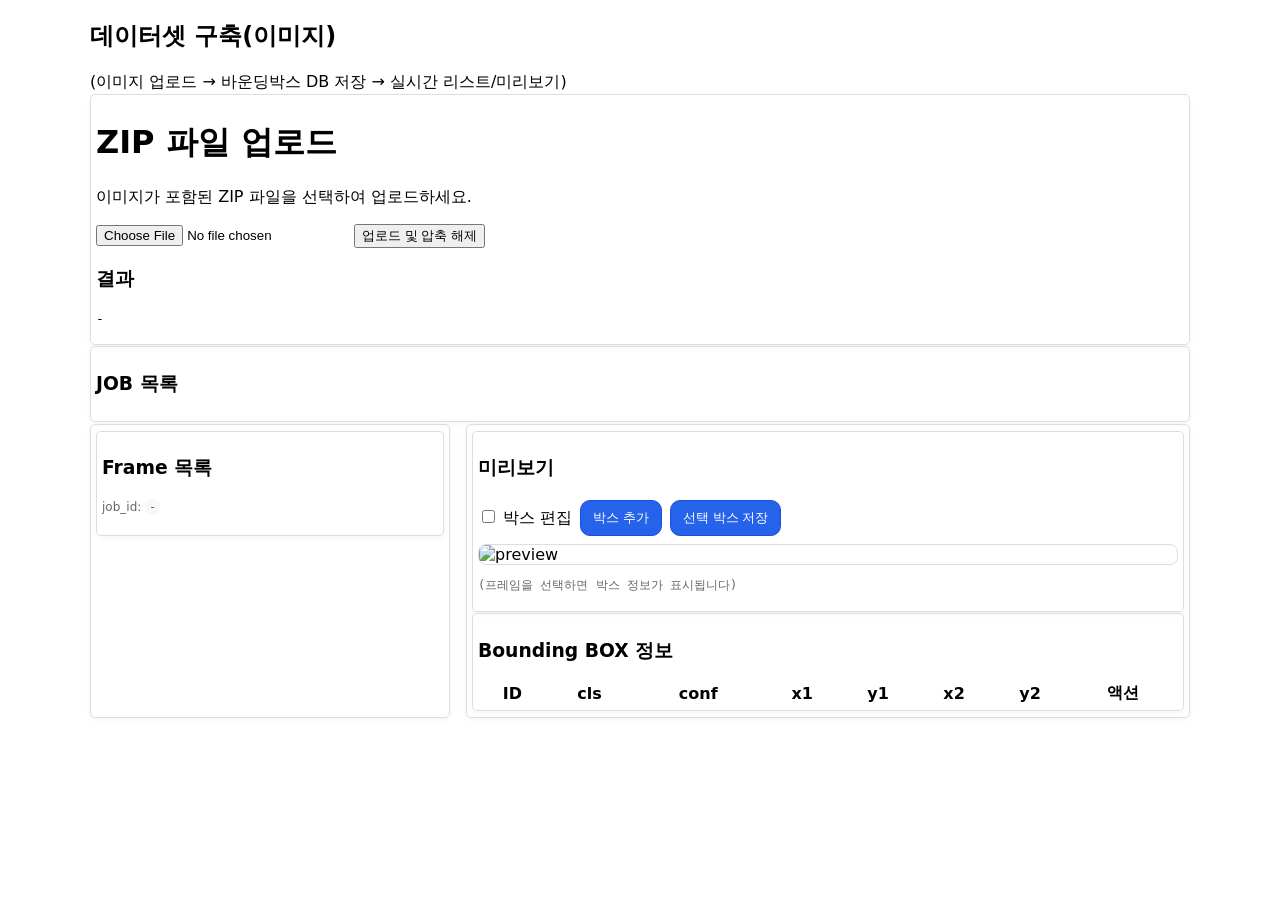
==== templates/img_dataset.html @ ad19e954 "init: YOLO training pipeline - video frame extraction, auto-labeling, bbox editor, model training" ====
<!doctype html>
<html lang="ko">
<head>
<meta charset="utf-8"/>
<title>Image → Boxes Web</title>
<style>
body{font-family:system-ui,Segoe UI,Roboto,Apple SD Gothic Neo,Arial,sans-serif;max-width:1100px;margin:10px auto;padding:0 16px}
.grid{display:grid;grid-template-columns:360px 1fr;gap:16px}
.card{border:1px solid #ddd;border-radius:5px;padding:5px;margin:1px 0;box-shadow:0 2px 6px rgba(0,0,0,.04)}
.btn{padding:8px 12px;border-radius:10px;border:1px solid #ccc;background:#f7f7f7;cursor:pointer}
.btn2{padding:2px 6px;border-radius:10px;border:1px solid #ccc;background:#f7f7f7;cursor:pointer}
.btn-primary2{background:#2563eb;color:#fff;border-color:#1d4ed8}
.btn-primary{background:#2563eb;color:#fff;border-color:#1d4ed8}
ul {
    display: block;
    list-style-type: disc;
    margin-block-start: 1em;
    margin-block-end: 1em;
    padding-inline-start: 5px;
    unicode-bidi: isolate;
}
li{list-style:none;margin:0;padding:8px;border-bottom:1px solid #eee;cursor:pointer}
li:hover{background:#f5f8ff}
li.active{background:#e7f0ff}
.small{color:#666;font-size:12px}
img#viewerImg{max-width:100%;border-radius:8px;border:1px solid #ddd}
code{background:#f6f8fa;padding:1px 4px;border-radius:6px}

.viewer-wrap{position:relative; max-width:100%}
#viewerImg{max-width:100%; display:block}
#overlayCanvas{position:absolute; left:0; top:0; pointer-events:none}
.ctrls{display:flex; gap:8px; align-items:center; margin:8px 0}
.badge{background:#eef; border:1px solid #99c; padding:2px 6px; border-radius:8px; font-size:12px}
</style>
</head>
<body>
<h2>데이터셋 구축(이미지)</h2>
<span>(이미지 업로드 → 바운딩박스 DB 저장 → 실시간 리스트/미리보기)</span>
<div class="card">
  <h1>ZIP 파일 업로드</h1>
  <p>이미지가 포함된 ZIP 파일을 선택하여 업로드하세요.</p>

  <form id="uploadForm">
    <input type="file" id="zipFile" name="file" accept=".zip" required />
    <button type="submit">업로드 및 압축 해제</button>
  </form>

  <h3>결과</h3>
  <pre id="result">-</pre>
</div>

<div class="card">
  <h3>JOB 목록 <span id="job_count"></span></h3>
  <ul id="jobList"></ul>
  <ul id="jobPageInd"></ul>
</div>
</div>
<div class="grid">
  <div class="card">

    <div class="card">
      <h3>Frame 목록</h3>
      <div class="small">job_id: <code id="jobIdLabel">-</code></div>
      <ul id="frameList"></ul>
      <ul id="pageInd"></ul>
    </div>
  </div>

  <div class="card">
    <div class="card">
      <h3>미리보기</h3>
      <div class="ctrls">
        <label><input type="checkbox" id="editToggle"> 박스 편집</label>
        <button class="btn btn-primary" id="addBoxBtn" disabled>박스 추가</button>
        <button class="btn btn-primary" id="saveBoxBtn" disabled>선택 박스 저장</button>
        <span class="badge" id="editHint" style="display:none">드래그: 이동 · 모서리/중앙점: 리사이즈 · ESC: 선택 해제 · Delete: 삭제(선택)</span>
      </div>
      <div class="viewer-wrap">
        <img id="viewerImg" src="" alt="preview"/>
        <canvas id="overlayCanvas"></canvas>
      </div>
      <pre id="meta" class="small">(프레임을 선택하면 박스 정보가 표시됩니다)</pre>
    </div>
    <div class="card">
      <h3>Bounding BOX 정보</h3>
      <table id="boxList" style="width:100%; border-collapse:collapse">
        <thead>
          <tr>
            <th>ID</th><th>cls</th><th>conf</th>
            <th>x1</th><th>y1</th><th>x2</th><th>y2</th>
           <th>액션</th>
          </tr>
        </thead>
        <tbody id="boxTableBody"></tbody>
      </table>
      <div class="small" id="boxMsg"></div>
  </div>
</div>


<script>
let currentJob = null;
let lastFrameId = 0;
let pollTimer = null;

const limit = 10;
const plimit = 5;
const frameList = document.getElementById('frameList');
const pageInd = document.getElementById('pageInd');
const jobList = document.getElementById('jobList');
const boxList = document.getElementById('boxList');
const job_count = document.getElementById('job_count');


const jobPageInd = document.getElementById('jobPageInd');

const meta = document.getElementById('meta');

const boxTBody = document.getElementById('boxTableBody');
const boxMsg   = document.getElementById('boxMsg');

const viewerImg = document.getElementById('viewerImg');
const overlay = document.getElementById('overlayCanvas');

const editToggle= document.getElementById('editToggle');
const saveBoxBtn= document.getElementById('saveBoxBtn');
const editHint  = document.getElementById('editHint');


let currentBoxes = [];
let currentOrigSize = {w:0, h:0};
let selectedFrameId = null;
let selectedJobId = null;
let selectedJobPage =0;
let selectedId = null;
let dragging = null;               // {mode:'move'|'resize', handle:'nw'|'n'... , start:{mx,my}, startBox:{...}}
let editMode = false;

// === 유틸 ===
const clamp = (v, lo, hi)=> Math.max(lo, Math.min(hi, v));
const toInt = (v)=> Number.isFinite(+v) ? (v|0) : 0;
const addBoxBtn = document.getElementById('addBoxBtn');

// 편집 모드일 때만 활성화
editToggle.addEventListener('change', ()=>{
  editMode = editToggle.checked;
  editHint.style.display = editMode ? '' : 'none';
  overlay.style.pointerEvents = editMode ? 'auto' : 'none';
  addBoxBtn.disabled = !editMode;
  drawBoxesOnCanvas(viewerImg, overlay, currentBoxes, currentOrigSize.w, currentOrigSize.h);
});

// 박스 추가 버튼 클릭 시
addBoxBtn.addEventListener('click', ()=>{
  if(!editMode) return;
  if(currentOrigSize.w===0 || currentOrigSize.h===0){
    alert("프레임을 먼저 선택하세요.");
    return;
  }
  // 기본 크기의 박스 (이미지 가운데 100x100)
  const W = currentOrigSize.w, H = currentOrigSize.h;
  const newBox = {

    id: '', // 임시 ID
    cls: '',
    conf: 1.0,
    x1: Math.max(0, Math.floor(W/2 - 50)),
    y1: Math.max(0, Math.floor(H/2 - 50)),
    x2: Math.min(W, Math.floor(W/2 + 50)),
    y2: Math.min(H, Math.floor(H/2 + 50)),
    frame_id : selectedFrameId,
  };
  currentBoxes.push(newBox);
  selectedId = newBox.id;
  saveBoxBtn.disabled = false;
  drawBoxesOnCanvas(viewerImg, overlay, currentBoxes, W, H);
  renderBoxTable(currentBoxes);  // 테이블에도 반영
});

// 이미지 ↔ 화면 스케일 계산
function computeLayout(imgEl){
  const rect = imgEl.getBoundingClientRect();
  const dispW = Math.round(rect.width || imgEl.clientWidth || imgEl.naturalWidth);
  const dispH = Math.round(rect.height || imgEl.clientHeight || imgEl.naturalHeight);
  const dpr = window.devicePixelRatio || 1;
  const sx = dispW / currentOrigSize.w;
  const sy = dispH / currentOrigSize.h;
  return {dispW, dispH, dpr, sx, sy};
}

function screenToImage(x, y){
  const {dispW, dispH, sx, sy} = computeLayout(viewerImg);
  // overlayCanvas는 viewerImg 위에 같은 CSS 크기이므로, offset로 변환
  const r = overlay.getBoundingClientRect();
  const px = x - r.left;
  const py = y - r.top;
  return {ix: px / sx, iy: py / sy};
}


function renderBoxTable(boxes, frameMeta){
  boxTBody.innerHTML = '';
  if(!Array.isArray(boxes) || boxes.length === 0){
    boxMsg.textContent = '박스가 없습니다.';
    return;
  }
  boxMsg.textContent = '';

  boxes.forEach(addBoxRow);
}

function addBoxRow(b){

  const tr = document.createElement('tr');
  tr.dataset.id = b.id;
  tr.innerHTML = `
    <td>${b.id}</td>

    <td><input class="inp-cls"  type="text" value="${b.cls ?? ''}" style="width:40px"></td>
    <td><input class="inp-conf" type="number" step="0.01" value="${b.conf ?? ''}" style="width:50px"></td>
    <td><input class="inp-x1"   type="number" step="1"    value="${b.x1 ?? 0}" style="width:80px"></td>
    <td><input class="inp-y1"   type="number" step="1"    value="${b.y1 ?? 0}" style="width:80px"></td>
    <td><input class="inp-x2"   type="number" step="1"    value="${b.x2 ?? 0}" style="width:80px"></td>
    <td><input class="inp-y2"   type="number" step="1"    value="${b.y2 ?? 0}" style="width:80px"></td>
    <td>
      <button class="btn btn-primary btn-update" type="button">저장</button>
      <button class="btn btn-primary btn-delete" type="button">삭제</button>
    </td>
  `;
  boxTBody.appendChild(tr);
}

boxTBody.addEventListener('click', async (e)=>{

if(!e.target.classList.contains('btn-update')) return;
if(!confirm('저장하시겠습니까?')) return;

const tr = e.target.closest('tr');
const id = tr.dataset.id;

const payload = {
  cls : tr.querySelector('.inp-cls').value.trim(),
  conf: (v=> Number.isFinite(v)? v : null)(parseFloat(tr.querySelector('.inp-conf').value)),
  x1  : parseInt(tr.querySelector('.inp-x1').value,10),
  y1  : parseInt(tr.querySelector('.inp-y1').value,10),
  x2  : parseInt(tr.querySelector('.inp-x2').value,10),
  y2  : parseInt(tr.querySelector('.inp-y2').value,10),
  frame_id : selectedFrameId,
};
//alert(JSON.stringify(payload))
try{
   var call_url =`/api/box/${id}`;
   if(id == '' )
      call_url = '/api/box/insert';

  const res = await fetch(call_url, {
    method: 'PATCH',
    headers: {'Content-Type':'application/json'},
    body: JSON.stringify(payload)
  });
  if(!res.ok){
    const msg = await res.text();
    alert('업데이트 실패: ' + msg);
    return;
  }
  // 성공 UI
  e.target.textContent = '저장됨';
  setTimeout(()=> e.target.textContent = '업데이트', 900);

  // 미리보기 오버레이 새로고침(있다면)
  if (typeof selectFrame === 'function' && viewerImg?.src) {
    // 현재 선택된 프레임 다시 로드(overlay cache bust)
    const qs = new URL(viewerImg.src, location.origin);
    viewerImg.src = qs.pathname + '?t=' + Date.now();
  }
}catch(err){
  console.error(err);
  alert('업데이트 중 에러: ' + err);
}
});

// 행의 업데이트 버튼 처리(이벤트 위임)
boxTBody.addEventListener('click', async (e)=>{

  if(!e.target.classList.contains('btn-delete')) return;
  if(!confirm('삭제하시겠습니까?')) return;

  const tr = e.target.closest('tr');
  const id = tr.dataset.id;

  const payload = {
    cls : tr.querySelector('.inp-cls').value.trim(),
    conf: (v=> Number.isFinite(v)? v : null)(parseFloat(tr.querySelector('.inp-conf').value)),
    x1  : parseInt(tr.querySelector('.inp-x1').value,10),
    y1  : parseInt(tr.querySelector('.inp-y1').value,10),
    x2  : parseInt(tr.querySelector('.inp-x2').value,10),
    y2  : parseInt(tr.querySelector('.inp-y2').value,10),
  };
  //alert(JSON.stringify(payload))
  try{
    const res = await fetch(`/api/box/${id}/delete`, {
      method: 'PATCH',
      headers: {'Content-Type':'application/json'},
      body: JSON.stringify(payload)
    });
    if(!res.ok){
      const msg = await res.text();
      alert('업데이트 실패: ' + msg);
      return;
    }
    // 성공 UI
    e.target.textContent = '저장됨';
    selectFrame(selectedFrameId)
    setTimeout(()=> e.target.textContent = '업데이트', 900);

    // 미리보기 오버레이 새로고침(있다면)
    if (typeof selectFrame === 'function' && viewerImg?.src) {
      // 현재 선택된 프레임 다시 로드(overlay cache bust)
      const qs = new URL(viewerImg.src, location.origin);
      viewerImg.src = qs.pathname + '?t=' + Date.now();
    }
  }catch(err){
    console.error(err);
    alert('업데이트 중 에러: ' + err);
  }
});
/*
document.getElementById('uploadForm').addEventListener('submit', async (e)=>{
  e.preventDefault();
  const fd = new FormData(e.target);
  const res = await fetch('/api/upload', { method:'POST', body: fd });
  const data = await res.json();
  if(data.error){ alert(data.error); return; }
  currentJob = data.job_id;
  lastFrameId = 0;
  document.getElementById('jobIdLabel').textContent = currentJob;
  document.getElementById('jobInfo').textContent = '잡 생성: ' + currentJob;
  frameList.innerHTML = '';
  viewerImg.src = '';
  meta.textContent = '(프레임을 선택하면 박스 정보가 표시됩니다)';
  startPolling();
});
*/
function startPolling(){
  if(pollTimer) clearInterval(pollTimer);
  pollTimer = setInterval(async ()=>{
    if(!currentJob) return;
    // 상태/로그
    const sres = await fetch('/api/status/'+currentJob);
    const stat = await sres.json();
    document.getElementById('statusBox').textContent = '상태: ' + stat.status + ' (pid='+(stat.pid ?? 'N/A')+', rc='+(stat.returncode ?? 'N/A')+')';
    const lres = await fetch('/api/log/'+currentJob+'?tail=200');
    document.getElementById('logBox').textContent = await lres.text();
    // 프레임 새로고침
    const fres = await fetch('/api/frames?job_id='+currentJob+'&after='+lastFrameId+'&limit=100');
    const arr = await fres.json();
    if(Array.isArray(arr) && arr.length){
      arr.forEach(addFrameItem);
      lastFrameId = arr[arr.length-1].id;
    }
    if(['completed','failed'].includes(stat.status)){ clearInterval(pollTimer); }
  }, 1200);
}

async function deleteFrame(id)
{
 //alert(job_id)
 if(!confirm("삭제하시겠습니까? \n 소속된 박스가 모두 삭제됩니다."))
  {
    return ;
  }
  const sres = await fetch('/api/frame/'+id+'/delete');
  const stat = await sres.json();

  if(stat.ok)
  {
    alert("삭제되었습니다. "+stat.id);
    getFrameList(selectedJobId,selectedJobPage);
  }
  else  alert("삭제 실패하였습니다.")
}

function addFrameItem(item){
  const li = document.createElement('li');
  li.dataset.id = item.id;
  li.innerHTML = `${item.pos_desc}] ${item.frame_index} 프레임 <span class="small">(박스:${item.box_count}개 )</span>`
              +'<button class="btn2 btn-primary delete-btn" >삭제</button>'
  ;
  li.onclick = ()=> selectFrame(item.id);
  li.querySelector('.delete-btn').addEventListener('click', (e)=>{
    e.stopPropagation(); // selectFrame 실행 방지
    deleteFrame(item.id);
  });

  frameList.appendChild(li);
}

async function selectFrame(frameId){
  // 활성 표시
  [...frameList.children].forEach(li => li.classList.toggle('active', li.dataset.id == frameId));
  //alert(selectedFrameId +"====="+frameId)
  selectedFrameId = frameId;
  const res = await fetch('/api/frame/'+frameId);
  const d = await res.json();

  if(d.error){ alert(d.error); return; }
  // 서버에서 그려준 오버레이 이미지로 교체(캐시 방지)
  viewerImg.onload = () => {

    currentBoxes = d.boxes || [];

    currentOrigSize = {w: d.width, h: d.height};
    drawBoxesOnCanvas(viewerImg, overlay, currentBoxes, d.width, d.height);
    //drawBoxesOnCanvas(viewerImg, overlay, currentBoxes, w, h);
  };

  viewerImg.src = d.overlay_url + '?t=' + Date.now();
  viewerImg.alt =  d.overlay_url + '?t=' + Date.now();
  const lines = [];
  lines.push(d.overlay_url )
  lines.push(`frame_id=${d.id}, index=${d.frame_index}, size=${d.width}x${d.height}`);
  //boxList.innerHTML=''
  d.boxes.forEach((b,i)=>{
    lines.push(`[${i}] ${b.cls} conf=${(b.conf??0).toFixed(2)} box=(${b.x1},${b.y1},${b.x2},${b.y2})`);

  });
  renderBoxTable(d.boxes)
  meta.textContent = lines.join('\n');

  //const resb = await fetch('/api/boxes/'+frameId);
  //const db = await res.json();

}

/*
function addBoxItem(item){
  const li = document.createElement('li');
  li.dataset.id = item.id;
  li.innerHTML = " <form action='/api/updataBoxes': ${item.id}  <span class='small'>("
                  +item.frame_id+","+item.id
                  ") </span> </form>";

  boxList.appendChild(li);
}
*/

async function  deleteJob(job_id)
{
  //alert(job_id)
  if(!confirm("삭제하시겠습니까? \n프레임 및 박스가 모두 삭제됩니다."))
  {
    return ;
  }
  const sres = await fetch('/api/job/'+job_id+'/delete');
  const stat = await sres.json();

  if(stat.ok)
  {
    alert("삭제되었습니다.");
    location.href="/data"
  }
  else  alert("삭제 실패하였습니다.")

}

function addJobItem(item){
  const li = document.createElement('li');
  li.dataset.id = item.id;
  li.innerHTML = ` <span class="small">[${item.file_name}]/${item.ts} / [${item.job_id}] / 프레임수 (${item.total_count})</span>`
  +'<button class="btn2 btn-primary"  onclick="reExtract(\''+item.job_id+'\')">재추출</button>'
  +'<button class="btn2 btn-primary"  onclick="deleteJob(\''+item.job_id+'\')">삭제</button>'
  ;
  li.onclick = ()=> getFrameList(item.job_id,0);
  jobList.appendChild(li);
}

async function  reExtract(job_id)
{
  //alert(job_id)
  const sres = await fetch('/api/re_extract/'+job_id);
  const stat = await sres.json();

  alert(val)
}

async function getJobList2(page)
{

  jobList.innerHTML='';
  jobPageInd.innerHTML='';

  var job_id=-1
  const res = await fetch('/api/get_job_cnt');
  const val = await res.json();
  const cnt = val.total_count;
  const pageCnt = Math.round(cnt / limit) +1;
  const numbers = Array.from({ length: pageCnt }, (_, i) => i );
  // forEach 루프를 사용하여 각 숫자를 출력
  numbers.forEach(number => {
    const li = document.createElement('span');
    if(page == number)
    {
      li.innerHTML = '<span class="">'+(number+1)+'</span>';
    }
    else {
      li.innerHTML = '<span class="small">'+(number+1)+'</span>';
      li.onclick = ()=> getJobList(number);
    }
    jobPageInd.appendChild(li)
  });

  const res2 = await fetch('/api/get_job_list?page='+page+'&limit='+limit);
  const arr = await res2.json();
  if(Array.isArray(arr) && arr.length){
    arr.forEach(addJobItem);
    if(job_id<0)
      job_id = arr[arr.length-1].job_id;
    lastFrameId = arr[arr.length-1].id;
  }
  if(job_id>0)
    getFrameList(job_id, 0);


}
const jlimit =5
async function getJobList(page)
{
  //alert("getFrameInfo "+ job_id)
  jobList.innerHTML='';
  jobPageInd.innerHTML='';

  var job_id=-1
  const res = await fetch('/api/get_job_cnt');
  const val = await res.json();
  const cnt = val.total_count;
  job_count.innerHTML =" (총건수 :"+cnt+")"
  const pageCnt = Math.round(cnt / jlimit) ;

  const numbers = Array.from({ length: pageCnt }, (_, i) => i );
  // forEach 루프를 사용하여 각 숫자를 출력
  //맨처음으로
  var vli = document.createElement('span');
  vli.innerHTML = ' <span class="small" > [<<] </span>';
  if(page>0)
    vli.onclick = ()=> getJobList(0);
    jobPageInd.appendChild(vli)
 // 다음페이지로
  vli = document.createElement('span');
  vli.innerHTML = ' <span class="small" > [<] </span>';
  var vpage = page
  if(pageCnt - 1 > page && page >= 5)
  {
    vpage = vpage - plimit
    vli.onclick = ()=> getJobList( vpage);
  }
  jobPageInd.appendChild(vli)

  numbers.forEach(number => {
    const li = document.createElement('span');
    if(page == number)
    {
      li.innerHTML = '<span class="">'+(number+1)+'</span>';
    }
    else {
      li.innerHTML = '<span class="small">['+(number+1)+']</span>';
      li.onclick = ()=> getJobList(number);
    }
    jobPageInd.appendChild(li)
  });


 // 다음페이지로
  vli = document.createElement('span');
  vli.innerHTML = ' <span class="small" > [>] </span>';
  var vpage = page
  if(pageCnt - 1 > page)
  {
    vpage = vpage + plimit
    vli.onclick = ()=> getJobList( vpage );
  }
  jobPageInd.appendChild(vli)

  vli = document.createElement('span');
  vli.innerHTML = ' <span class="small" > [>>] </span>';

  var sPage = Math.trunc(pageCnt / plimit)
  if(page < sPage * plimit)
    vli.onclick = ()=> getJobList( (sPage-1) * plimit);
  jobPageInd.appendChild(vli)

  const res2 = await fetch('/api/get_job_list?page='+page+'&limit='+jlimit);
  const arr = await res2.json();
  if(Array.isArray(arr) && arr.length){
    arr.forEach(addJobItem);
    if(job_id<0)
      job_id = arr[arr.length-1].job_id;
    lastFrameId = arr[arr.length-1].id;
  }
  if(job_id>0)
    getFrameList(job_id, 0 );
}

async function getFrameList(job_id, page)
{

  selectedJobId = job_id
  selectedJobPage = page
  pageInd.innerHTML=''
  frameList.innerHTML=''
  jobIdLabel.innerHTML=job_id
  const res = await fetch('/api/get_frame_cnt?job_id='+job_id);
  const val = await res.json();
  //alert(JSON.stringify(val))
  const cnt = val.total_count;
  jobIdLabel.innerHTML=job_id +"<br> 프레임수 "+cnt
  var pageCnt = Math.trunc(cnt / limit);
  if(cnt%limit != 0) pageCnt = pageCnt +1;

  const numbers = Array.from({ length: pageCnt }, (_, i) => i );
  // forEach 루프를 사용하여 각 숫자를 출력
  //맨처음으로
  var vli = document.createElement('span');
  vli.innerHTML = ' <span class="small" > [<<] </span>';
  if(page>0)
    vli.onclick = ()=> getFrameList(job_id, 0);
  pageInd.appendChild(vli)
 // 다음페이지로
  vli = document.createElement('span');
  vli.innerHTML = ' <span class="small" > [<] </span>';
  var vpage = page
  if(pageCnt - 1 > page && page >= 5)
  {
    vpage = vpage - plimit
    vli.onclick = ()=> getFrameList(job_id, vpage);
  }
  pageInd.appendChild(vli)

  numbers.forEach(number => {

    if(  Math.trunc(page/plimit)*plimit <= number && number < (Math.trunc(page/plimit)+1)*plimit  )
    {
      const li = document.createElement('span');
      if(page == number)
      {
        li.innerHTML = '<span class="">'+(number+1)+'</span>';
      }
      else {
        li.innerHTML = ' <span class="small" >['+(number+1)+']</span>';
        li.onclick = ()=> getFrameList(job_id, number);
      }
      pageInd.appendChild(li)
    }
  });
  const fres = await fetch('/api/frames_all?job_id='+job_id+'&page='+page+'&limit='+limit);
  const arr = await fres.json();
  if(Array.isArray(arr) && arr.length){
    arr.forEach(addFrameItem);
    lastFrameId = arr[arr.length-1].id;
  }

 // 다음페이지로
  vli = document.createElement('span');
  vli.innerHTML = ' <span class="small" > [>] </span>';
  var vpage = page
  if(pageCnt - 1 > page)
  {
    vpage = vpage + plimit
    vli.onclick = ()=> getFrameList(job_id, vpage);
  }

  pageInd.appendChild(vli)
  vli = document.createElement('span');
  vli.innerHTML = ' <span class="small" > [>>] </span>';

  var sPage = Math.trunc(pageCnt / plimit)
  if( sPage > 0)
  {
    vli.onclick = ()=> getFrameList(job_id,(sPage)*plimit);
  }
  pageInd.appendChild(vli)


}

async function init()
{
  var job_id = getJobList(0);
}


// === 렌더: 박스 + 선택 강조 + 리사이즈 핸들 ===
function drawBoxesOnCanvas(imgEl, canvasEl, boxes, origW, origH){
  const {dispW, dispH, dpr, sx, sy} = computeLayout(imgEl);

  canvasEl.style.width = dispW + 'px';
  canvasEl.style.height = dispH + 'px';
  canvasEl.width  = Math.max(1, Math.round(dispW * dpr));
  canvasEl.height = Math.max(1, Math.round(dispH * dpr));

  const ctx = canvasEl.getContext('2d');
  ctx.clearRect(0,0,canvasEl.width,canvasEl.height);

  const drawOne = (b, highlight=false)=>{
    const x  = Math.round(b.x1 * sx) * dpr;
    const y  = Math.round(b.y1 * sy) * dpr;
    const w  = Math.round((b.x2 - b.x1) * sx) * dpr;
    const h  = Math.round((b.y2 - b.y1) * sy) * dpr;

    ctx.lineWidth = (highlight? 3:2) * dpr;
    ctx.strokeStyle = highlight ? '#00e676' : '#ff3b30';
    ctx.strokeRect(x,y,w,h);

    // 라벨
    const label = `${b.cls ?? ''} ${(b.conf ?? 0).toFixed(2)} (${Math.round(x)},${Math.round(y)}) (${Math.round(x+w)},${Math.round(y+h)})`;
    ctx.font = `${12*dpr}px system-ui, -apple-system, Segoe UI, Roboto`;
    const tw = ctx.measureText(label).width + 6*dpr;
    const th = 16*dpr;
    const tx = x; const ty = Math.max(0, y - th - 2*dpr);
    ctx.fillStyle = 'rgba(0,0,0,0.45)'; ctx.fillRect(tx, ty, tw, th);
    ctx.fillStyle = '#fff'; ctx.fillText(label, tx + 3*dpr, ty + th - 4*dpr);

    // 편집 모드면 핸들 표시(8개: 모서리4 + 변중앙4)
    if(editMode){
      const handleSize = 7 * dpr;
      const centers = [
        [x,y,'nw'], [x+w,y,'ne'], [x,y+h,'sw'], [x+w,y+h,'se'],
        [x+w/2,y,'n'], [x+w/2,y+h,'s'], [x,y+h/2,'w'], [x+w,y+h/2,'e']
      ];
      ctx.fillStyle = highlight ? '#00e676' : '#ff3b30';
      centers.forEach(([cx,cy,key])=>{
        ctx.fillRect(cx-handleSize/2, cy-handleSize/2, handleSize, handleSize);
      });
    }
  };

  // 선택 박스를 맨 위로
  const sorted = [...boxes].sort((a,b)=> (a.id===selectedId)-(b.id===selectedId));
  sorted.forEach(b=> drawOne(b, b.id===selectedId));
}

// === 히트테스트 ===
function hitTest(mx, my){
  if(!editMode) return null;
  const {dpr, sx, sy} = computeLayout(viewerImg);
  // 상단에 보이는 상자를 우선(마지막 그린 = 선택된 것)
  const boxes = [...currentBoxes].sort((a,b)=> (a.id===selectedId)-(b.id===selectedId));
  for(let i=boxes.length-1;i>=0;--i){
    const b = boxes[i];
    const x  = b.x1 * sx, y = b.y1 * sy;
    const w  = (b.x2-b.x1) * sx, h = (b.y2-b.y1) * sy;
    const r = overlay.getBoundingClientRect();
    const px = mx - r.left, py = my - r.top;

    // 핸들 크기
    const hs = 7; // CSS px(화면 단위)
    const handles = [
      {k:'nw', x:x, y:y},
      {k:'ne', x:x+w, y:y},
      {k:'sw', x:x, y:y+h},
      {k:'se', x:x+w, y:y+h},
      {k:'n',  x:x+w/2, y:y},
      {k:'s',  x:x+w/2, y:y+h},
      {k:'w',  x:x, y:y+h/2},
      {k:'e',  x:x+w, y:y+h/2}
    ];
    for(const hdl of handles){
      if(Math.abs(px - hdl.x) <= hs && Math.abs(py - hdl.y) <= hs){
        return {type:'handle', id:b.id, handle: hdl.k};
      }
    }
    // 박스 내부
    if(px>=x && py>=y && px<=x+w && py<=y+h){
      return {type:'box', id:b.id};
    }
  }
  return null;
}

// === 마우스 이벤트 ===
overlay.addEventListener('mousedown', (e)=>{
  if(!editMode) return;
  const hit = hitTest(e.clientX, e.clientY);
  if(!hit){
    selectedId = null;
    drawBoxesOnCanvas(viewerImg, overlay, currentBoxes, currentOrigSize.w, currentOrigSize.h);
    saveBoxBtn.disabled = true;
    return;
  }
  selectedId = hit.id;
  const sel = currentBoxes.find(b=> String(b.id)===String(selectedId));
  const {ix, iy} = screenToImage(e.clientX, e.clientY);

  if(hit.type==='handle'){
    dragging = {
      mode:'resize',
      handle: hit.handle,
      start:{mx:e.clientX, my:e.clientY, ix, iy},
      startBox: {...sel}
    };
  }else{
    dragging = {
      mode:'move',
      start:{mx:e.clientX, my:e.clientY, ix, iy},
      startBox: {...sel}
    };
  }
  saveBoxBtn.disabled = false;
  drawBoxesOnCanvas(viewerImg, overlay, currentBoxes, currentOrigSize.w, currentOrigSize.h);
});

window.addEventListener('mousemove', (e)=>{
  if(!editMode || !dragging || selectedId==null) return;
  const sel = currentBoxes.find(b=> String(b.id)===String(selectedId));
  if(!sel) return;

  const {ix, iy} = screenToImage(e.clientX, e.clientY);
  const minSize = 4; // px in image coords
  const W = currentOrigSize.w, H = currentOrigSize.h;

  if(dragging.mode==='move'){
    const dx = ix - dragging.start.ix;
    const dy = iy - dragging.start.iy;
    let nx1 = dragging.startBox.x1 + dx;
    let ny1 = dragging.startBox.y1 + dy;
    let nx2 = dragging.startBox.x2 + dx;
    let ny2 = dragging.startBox.y2 + dy;
    // 경계 클램프
    const bw = nx2-nx1, bh = ny2-ny1;
    nx1 = clamp(nx1, 0, W-bw); ny1 = clamp(ny1, 0, H-bh);
    nx2 = nx1 + bw;           ny2 = ny1 + bh;
    Object.assign(sel, {x1:toInt(nx1), y1:toInt(ny1), x2:toInt(nx2), y2:toInt(ny2)});
  }else{ // resize
    let {x1,y1,x2,y2} = dragging.startBox;
    let tx = ix, ty = iy;
    switch(dragging.handle){
      case 'nw': x1=tx; y1=ty; break;
      case 'ne': x2=tx; y1=ty; break;
      case 'sw': x1=tx; y2=ty; break;
      case 'se': x2=tx; y2=ty; break;
      case 'n' : y1=ty; break;
      case 's' : y2=ty; break;
      case 'w' : x1=tx; break;
      case 'e' : x2=tx; break;
    }
    // 정렬/클램프/최소크기
    x1 = clamp(Math.min(x1,x2), 0, W-1);
    y1 = clamp(Math.min(y1,y2), 0, H-1);
    x2 = clamp(Math.max(x1+minSize, Math.max(x1,x2)), 1, W);
    y2 = clamp(Math.max(y1+minSize, Math.max(y1,y2)), 1, H);
    Object.assign(sel, {x1:toInt(x1), y1:toInt(y1), x2:toInt(x2), y2:toInt(y2)});
  }
  drawBoxesOnCanvas(viewerImg, overlay, currentBoxes, currentOrigSize.w, currentOrigSize.h);
});

window.addEventListener('mouseup', ()=>{
  if(!editMode) return;
  dragging = null;
});

// 키보드: ESC 선택 해제, Delete 삭제(선택)
window.addEventListener('keydown', (e)=>{
  if(!editMode) return;
  if(e.key==='Escape'){
    selectedId = null; dragging = null;
    drawBoxesOnCanvas(viewerImg, overlay, currentBoxes, currentOrigSize.w, currentOrigSize.h);
    saveBoxBtn.disabled = true;
  }
  if(e.key==='Delete' && selectedId!=null){
    const idx = currentBoxes.findIndex(b=> String(b.id)===String(selectedId));
    if(idx>=0){
      // 화면에서만 제거(서버 삭제는 별도 API 필요)
      currentBoxes.splice(idx,1);
      selectedId = null; dragging=null;
      drawBoxesOnCanvas(viewerImg, overlay, currentBoxes, currentOrigSize.w, currentOrigSize.h);
      saveBoxBtn.disabled = true;
    }
  }
});

// 편집 토글
editToggle.addEventListener('change', ()=>{
  editMode = editToggle.checked;
  editHint.style.display = editMode ? '' : 'none';
  overlay.style.pointerEvents = editMode ? 'auto' : 'none';
  drawBoxesOnCanvas(viewerImg, overlay, currentBoxes, currentOrigSize.w, currentOrigSize.h);
});

// 선택 박스 저장(PATCH)
saveBoxBtn.addEventListener('click', async ()=>{
  if(selectedId==null) return;
  const b = currentBoxes.find(v=> String(v.id)===String(selectedId));
  if(!b) return;
  var res ;
  try{
    if(b.id == '')
    {
      res = await fetch(`/api/box/insert`, {
        method:'PATCH',
        headers:{'Content-Type':'application/json'},
        body: JSON.stringify({frame_id : selectedFrameId, conf : 0.0, cls : 0, x1:b.x1, y1:b.y1, x2:b.x2, y2:b.y2 })
      });
    }
    else
      res = await fetch(`/api/box/${b.id}`, {
        method:'PATCH',
        headers:{'Content-Type':'application/json'},
        body: JSON.stringify({ x1:b.x1, y1:b.y1, x2:b.x2, y2:b.y2 })
      });
    if(!res.ok){
      alert('저장 실패: '+ await res.text());
      return;
    }
    saveBoxBtn.textContent = '저장됨';
    //alert('저장됨..............')
    selectFrame(selectedFrameId)
    //alert('프레임 재 로드.............')
    setTimeout(()=> saveBoxBtn.textContent='선택 박스 저장', 900);
  }catch(err){
    console.error(err);
    alert('저장 에러: '+ err);
  }
});

// 창 크기 변경 시 다시 그림(반응형)
window.addEventListener('resize', ()=>{
  if(currentBoxes.length && currentOrigSize.w>0){
    drawBoxesOnCanvas(viewerImg, overlay, currentBoxes, currentOrigSize.w, currentOrigSize.h);
  }
});

init()

document.getElementById("uploadForm").addEventListener("submit", async (e)=>{
  e.preventDefault();
  const fileInput = document.getElementById("zipFile");
  if (!fileInput.files.length) {
    alert("ZIP 파일을 선택해주세요.");
    return;
  }

  const formData = new FormData();
  formData.append("file", fileInput.files[0]);

  document.getElementById("result").textContent = "업로드 중...";

  try {
    const res = await fetch("/api/upload_zip", { method: "POST", body: formData });
    const data = await res.json();
    document.getElementById("result").textContent = JSON.stringify(data, null, 2);
  } catch (err) {
    document.getElementById("result").textContent = "에러: " + err;
  }
});
</script>
</body>
</html>
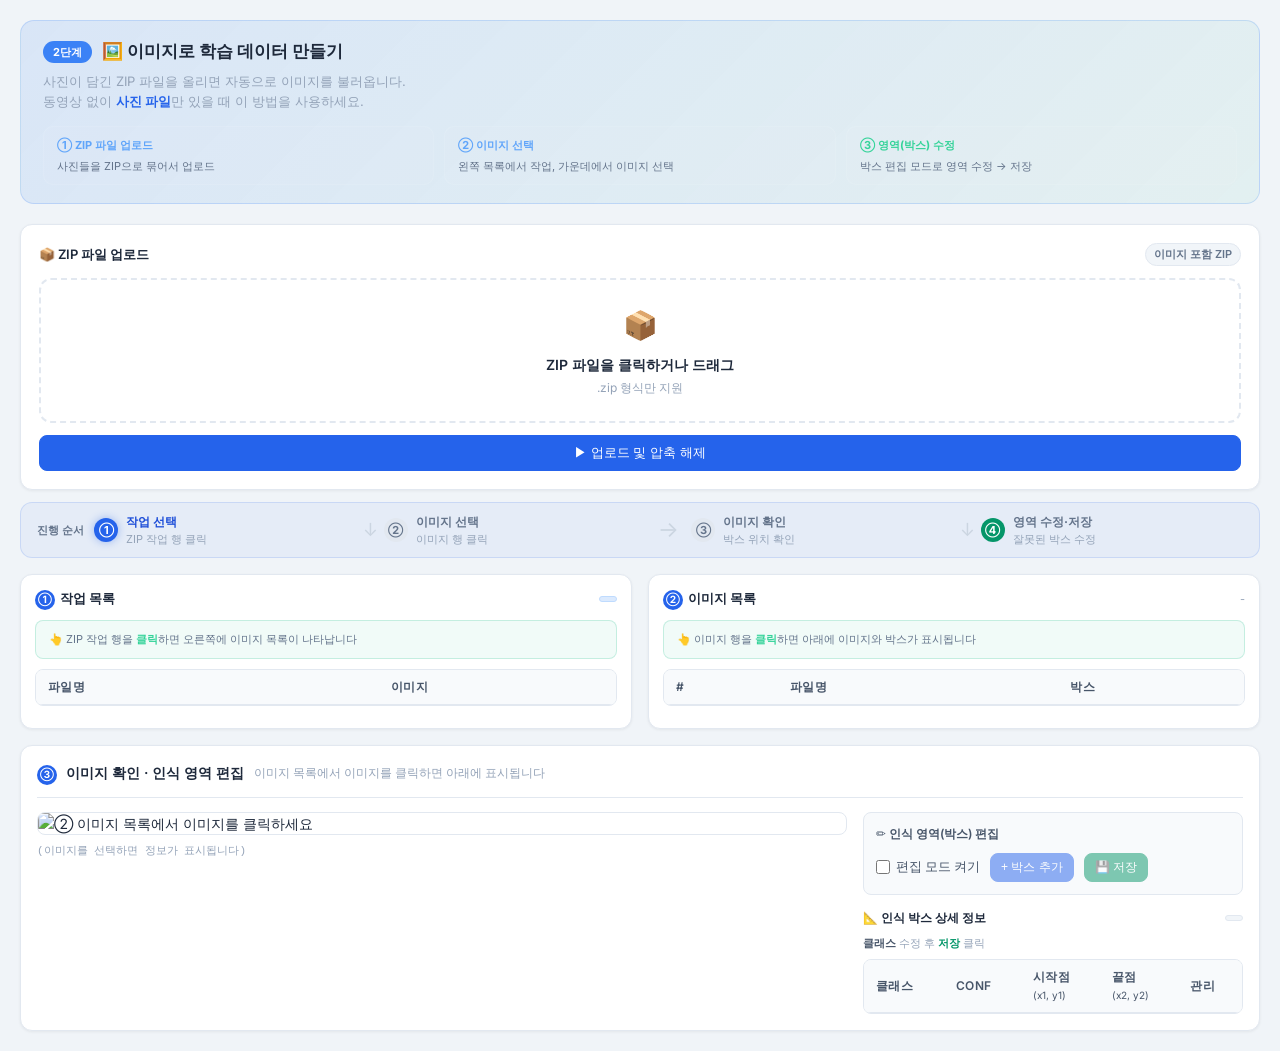
==== commit 3970fe91: "feat: update templates UI and add base.css" ====
--- a/templates/img_dataset.html
+++ b/templates/img_dataset.html
@@ -2,101 +2,363 @@
 <html lang="ko">
 <head>
 <meta charset="utf-8"/>
-<title>Image → Boxes Web</title>
+<meta name="viewport" content="width=device-width, initial-scale=1.0">
+<title>2단계 - 이미지로 학습 데이터 만들기</title>
+<link rel="stylesheet" href="/static/base.css">
 <style>
-body{font-family:system-ui,Segoe UI,Roboto,Apple SD Gothic Neo,Arial,sans-serif;max-width:1100px;margin:10px auto;padding:0 16px}
-.grid{display:grid;grid-template-columns:360px 1fr;gap:16px}
-.card{border:1px solid #ddd;border-radius:5px;padding:5px;margin:1px 0;box-shadow:0 2px 6px rgba(0,0,0,.04)}
-.btn{padding:8px 12px;border-radius:10px;border:1px solid #ccc;background:#f7f7f7;cursor:pointer}
-.btn2{padding:2px 6px;border-radius:10px;border:1px solid #ccc;background:#f7f7f7;cursor:pointer}
-.btn-primary2{background:#2563eb;color:#fff;border-color:#1d4ed8}
-.btn-primary{background:#2563eb;color:#fff;border-color:#1d4ed8}
-ul {
-    display: block;
-    list-style-type: disc;
-    margin-block-start: 1em;
-    margin-block-end: 1em;
-    padding-inline-start: 5px;
-    unicode-bidi: isolate;
-}
-li{list-style:none;margin:0;padding:8px;border-bottom:1px solid #eee;cursor:pointer}
-li:hover{background:#f5f8ff}
-li.active{background:#e7f0ff}
-.small{color:#666;font-size:12px}
-img#viewerImg{max-width:100%;border-radius:8px;border:1px solid #ddd}
-code{background:#f6f8fa;padding:1px 4px;border-radius:6px}
-
-.viewer-wrap{position:relative; max-width:100%}
-#viewerImg{max-width:100%; display:block}
-#overlayCanvas{position:absolute; left:0; top:0; pointer-events:none}
-.ctrls{display:flex; gap:8px; align-items:center; margin:8px 0}
-.badge{background:#eef; border:1px solid #99c; padding:2px 6px; border-radius:8px; font-size:12px}
+body { padding: 20px; }
+
+/* 안내 배너 */
+.guide-banner {
+  background: linear-gradient(135deg, rgba(59,130,246,0.12), rgba(16,185,129,0.06));
+  border: 1px solid rgba(59,130,246,0.2);
+  border-radius: 14px; padding: 18px 22px; margin-bottom: 20px;
+}
+.guide-banner h1 { font-size:17px; margin-bottom:6px; display:flex; align-items:center; gap:10px; }
+.step-pill { background:#3b82f6; color:#fff; font-size:11px; font-weight:700; padding:3px 10px; border-radius:999px; }
+.guide-sub { font-size:13px; color:#94a3b8; margin:0 0 14px; line-height:1.6; }
+.guide-steps { display:flex; gap:10px; flex-wrap:wrap; }
+.guide-step { flex:1; min-width:150px; background:rgba(255,255,255,0.04); border:1px solid rgba(255,255,255,0.08); border-radius:10px; padding:10px 13px; }
+.guide-step-num { font-size:11px; font-weight:700; color:#60a5fa; margin-bottom:4px; }
+.guide-step-num.done { color:#34d399; }
+.guide-step-desc { font-size:11px; color:#64748b; line-height:1.5; }
+.tip-box {
+  background:rgba(16,185,129,0.06); border:1px solid rgba(16,185,129,0.2);
+  border-radius:8px; padding:10px 13px; font-size:11px; color:#64748b; line-height:1.6;
+}
+.tip-box strong { color:#34d399; }
+
+/* ── 컬럼 흐름 표시 ── */
+.col-flow {
+  display: flex; align-items: center;
+  margin-bottom: 12px;
+  background: rgba(37,99,235,0.05);
+  border: 1px solid rgba(37,99,235,0.15);
+  border-radius: 12px; padding: 10px 16px;
+}
+.col-flow-step {
+  flex: 1; display: flex; align-items: center; gap: 8px;
+  font-size: 12px; color: #64748b;
+}
+.col-flow-step .fn { font-size: 11px; color: #94a3b8; }
+.col-flow-step .sn {
+  width: 24px; height: 24px; border-radius: 50%;
+  background: #e2e8f0;
+  display: flex; align-items: center; justify-content: center;
+  font-size: 11px; font-weight: 700; color: #64748b; flex-shrink: 0;
+}
+.col-flow-step.active .sn { background: var(--accent); color: #fff; box-shadow: 0 0 8px rgba(37,99,235,0.4); }
+.col-flow-arrow { color: #cbd5e1; font-size: 18px; padding: 0 6px; flex-shrink: 0; }
+.col-step-num {
+  display: inline-flex; align-items: center; justify-content: center;
+  width: 20px; height: 20px; border-radius: 50%;
+  background: var(--accent); color: #fff;
+  font-size: 10px; font-weight: 700; margin-right: 5px; flex-shrink: 0;
+}
+
+/* 목록 행: 작업목록 + 이미지목록 나란히 */
+.lists-row {
+  display: grid;
+  grid-template-columns: 1fr 1fr;
+  gap: 16px;
+  margin-top: 16px;
+  margin-bottom: 16px;
+}
+
+/* 통합 뷰어 패널 */
+.viewer-panel { padding: 16px; }
+.viewer-panel-header {
+  display: flex; align-items: center; gap: 10px;
+  margin-bottom: 14px; padding-bottom: 12px;
+  border-bottom: 1px solid var(--border);
+}
+.viewer-panel-header h3 { margin: 0; font-size: 14px; }
+.viewer-panel-body {
+  display: grid;
+  grid-template-columns: 1fr 380px;
+  gap: 16px;
+  align-items: start;
+}
+.viewer-right { display: flex; flex-direction: column; gap: 14px; }
+
+/* upload */
+.upload-row {
+  display: flex; align-items: center; gap: 12px;
+}
+.upload-row input[type="file"] {
+  flex: 1;
+  background: var(--card2);
+  border: 1px solid var(--border);
+  border-radius: var(--radius-sm);
+  padding: 9px 12px;
+  color: var(--text2);
+  font-size: 13px;
+}
+.upload-row input[type="file"]::file-selector-button {
+  background: var(--card);
+  border: 1px solid var(--border);
+  color: var(--text2);
+  padding: 4px 10px;
+  border-radius: 6px;
+  cursor: pointer;
+  font-size: 12px;
+  margin-right: 8px;
+}
+
+.list-wrap {
+  max-height: 380px;
+  overflow-y: auto;
+  border-radius: var(--radius-sm);
+  border: 1px solid var(--border);
+}
+.table td, .table th { font-size: 12px; padding: 8px 10px; }
+.table td:first-child, .table th:first-child { padding-left: 12px; }
+.selected-row td { background: var(--selected) !important; }
+
+.col-header {
+  display: flex; align-items: center; justify-content: space-between;
+  margin-bottom: 10px;
+}
+.col-header h3 { margin: 0; font-size: 13px; font-weight: 600; }
+
+.pager { display: flex; gap: 4px; margin-top: 8px; flex-wrap: wrap; }
+.pager span {
+  padding: 3px 9px; border-radius: 5px; font-size: 11px; cursor: pointer;
+  border: 1px solid var(--border); color: var(--text2);
+  background: var(--card2); transition: all 0.15s;
+}
+.pager span:hover { border-color: var(--accent); color: var(--text); }
+.pager span.cur { background: var(--accent); border-color: #2563eb; color: #fff; }
+
+.viewer-wrap { position: relative; }
+#viewerImg { width: 100%; height: auto; display: block; border-radius: 8px; border: 1px solid var(--border); }
+#overlayCanvas { position: absolute; left:0; top:0; pointer-events: none; }
+
+.edit-controls {
+  display: flex; align-items: center; gap: 10px; flex-wrap: wrap;
+}
+.edit-toggle-label {
+  display: flex; align-items: center; gap: 6px;
+  font-size: 13px; font-weight: 500; cursor: pointer; color: var(--text2);
+}
+.edit-toggle-label input { accent-color: var(--accent); width: 14px; height: 14px; }
+.edit-hint {
+  font-size: 11px; color: var(--muted);
+  padding: 4px 10px;
+  background: rgba(59,130,246,0.08);
+  border: 1px solid rgba(59,130,246,0.2);
+  border-radius: 6px;
+}
+
+.box-table-wrap { max-height: 320px; overflow-y: auto; border-radius: var(--radius-sm); border: 1px solid var(--border); }
+.box-table .inp-cls { width: 100%; background: #fff; border: 1px solid var(--border); color: var(--text); border-radius: 4px; padding: 3px 6px; font-size: 11px; }
+.box-table input[type="number"] { width: 54px; background: #fff; border: 1px solid var(--border); color: var(--text); border-radius: 4px; padding: 3px 5px; font-size: 11px; text-align: center; }
+
+/* ZIP drop zone */
+.zip-drop {
+  border: 2px dashed var(--border);
+  border-radius: var(--radius);
+  padding: 24px;
+  text-align: center;
+  cursor: pointer;
+  transition: all 0.2s;
+  position: relative;
+}
+.zip-drop:hover { border-color: var(--accent); background: var(--accent-g); }
+.zip-drop input[type="file"] {
+  position: absolute; inset: 0;
+  opacity: 0; cursor: pointer; width: 100%; height: 100%;
+}
 </style>
 </head>
 <body>
-<h2>데이터셋 구축(이미지)</h2>
-<span>(이미지 업로드 → 바운딩박스 DB 저장 → 실시간 리스트/미리보기)</span>
-<div class="card">
-  <h1>ZIP 파일 업로드</h1>
-  <p>이미지가 포함된 ZIP 파일을 선택하여 업로드하세요.</p>
-
+
+<!-- 단계 안내 배너 -->
+<div class="guide-banner">
+  <h1><span class="step-pill">2단계</span> 🖼️ 이미지로 학습 데이터 만들기</h1>
+  <p class="guide-sub">
+    사진이 담긴 ZIP 파일을 올리면 자동으로 이미지를 불러옵니다.<br>
+    동영상 없이 <strong style="color:var(--accent);">사진 파일</strong>만 있을 때 이 방법을 사용하세요.
+  </p>
+  <div class="guide-steps">
+    <div class="guide-step">
+      <div class="guide-step-num">① ZIP 파일 업로드</div>
+      <div class="guide-step-desc">사진들을 ZIP으로 묶어서 업로드</div>
+    </div>
+    <div class="guide-step">
+      <div class="guide-step-num">② 이미지 선택</div>
+      <div class="guide-step-desc">왼쪽 목록에서 작업, 가운데에서 이미지 선택</div>
+    </div>
+    <div class="guide-step">
+      <div class="guide-step-num done">③ 영역(박스) 수정</div>
+      <div class="guide-step-desc">박스 편집 모드로 영역 수정 → 저장</div>
+    </div>
+  </div>
+</div>
+
+<!-- Upload -->
+<div class="card" style="margin-bottom:12px;">
+  <div class="col-header" style="margin-bottom:12px;">
+    <h3>📦 ZIP 파일 업로드</h3>
+    <span class="badge badge-muted">이미지 포함 ZIP</span>
+  </div>
   <form id="uploadForm">
-    <input type="file" id="zipFile" name="file" accept=".zip" required />
-    <button type="submit">업로드 및 압축 해제</button>
+    <div class="zip-drop" id="zipDrop">
+      <input type="file" id="zipFile" name="file" accept=".zip" required onchange="onZipSelected(this)">
+      <div style="font-size:28px; margin-bottom:8px;">📦</div>
+      <div style="font-weight:600; color:var(--text); font-size:14px;" id="zipLabel">ZIP 파일을 클릭하거나 드래그</div>
+      <div style="font-size:12px; color:var(--muted); margin-top:4px;">.zip 형식만 지원</div>
+    </div>
+    <button class="btn btn-primary" type="submit" style="margin-top:12px; width:100%; justify-content:center;">
+      ▶ 업로드 및 압축 해제
+    </button>
   </form>
-
-  <h3>결과</h3>
-  <pre id="result">-</pre>
+  <pre id="result" style="margin-top:10px; font-size:12px; color:var(--text2); background:var(--card2); border:1px solid var(--border); border-radius:8px; padding:10px; display:none;"></pre>
 </div>
 
-<div class="card">
-  <h3>JOB 목록 <span id="job_count"></span></h3>
-  <ul id="jobList"></ul>
-  <ul id="jobPageInd"></ul>
+<!-- 컬럼 흐름 안내 -->
+<div class="col-flow">
+  <div style="font-size:11px; font-weight:600; color:#64748b; margin-right:10px; white-space:nowrap;">진행 순서</div>
+  <div class="col-flow-step active">
+    <div class="sn">①</div>
+    <div><strong style="color:#1d4ed8;">작업 선택</strong><div class="fn">ZIP 작업 행 클릭</div></div>
+  </div>
+  <div class="col-flow-arrow">↓</div>
+  <div class="col-flow-step">
+    <div class="sn">②</div>
+    <div><strong>이미지 선택</strong><div class="fn">이미지 행 클릭</div></div>
+  </div>
+  <div class="col-flow-arrow" style="font-size:22px; padding:0 12px;">→</div>
+  <div class="col-flow-step">
+    <div class="sn">③</div>
+    <div><strong>이미지 확인</strong><div class="fn">박스 위치 확인</div></div>
+  </div>
+  <div class="col-flow-arrow">↓</div>
+  <div class="col-flow-step">
+    <div class="sn" style="background:#059669;color:#fff;">④</div>
+    <div><strong>영역 수정·저장</strong><div class="fn">잘못된 박스 수정</div></div>
+  </div>
 </div>
-</div>
-<div class="grid">
-  <div class="card">
-
-    <div class="card">
-      <h3>Frame 목록</h3>
-      <div class="small">job_id: <code id="jobIdLabel">-</code></div>
-      <ul id="frameList"></ul>
-      <ul id="pageInd"></ul>
-    </div>
-  </div>
-
-  <div class="card">
-    <div class="card">
-      <h3>미리보기</h3>
-      <div class="ctrls">
-        <label><input type="checkbox" id="editToggle"> 박스 편집</label>
-        <button class="btn btn-primary" id="addBoxBtn" disabled>박스 추가</button>
-        <button class="btn btn-primary" id="saveBoxBtn" disabled>선택 박스 저장</button>
-        <span class="badge" id="editHint" style="display:none">드래그: 이동 · 모서리/중앙점: 리사이즈 · ESC: 선택 해제 · Delete: 삭제(선택)</span>
-      </div>
+
+<!-- 2-column layout: 왼쪽 목록들 / 오른쪽 뷰어+편집 -->
+<!-- Row 1: 작업목록 + 이미지목록 나란히 -->
+<div class="lists-row">
+
+  <!-- ① 작업 목록 -->
+  <div class="card" style="padding:14px;">
+    <div class="col-header">
+      <h3><span class="col-step-num">①</span>작업 목록</h3>
+      <span class="badge badge-blue" id="job_count"></span>
+    </div>
+    <div class="tip-box" style="margin-bottom:10px;">
+      👆 ZIP 작업 행을 <strong>클릭</strong>하면 오른쪽에 이미지 목록이 나타납니다
+    </div>
+    <div class="list-wrap">
+      <table class="table">
+        <thead>
+          <tr>
+            <th>파일명</th>
+            <th style="text-align:center">이미지</th>
+            <th></th>
+          </tr>
+        </thead>
+        <tbody id="jobList"></tbody>
+      </table>
+    </div>
+    <div class="pager" id="jobPageInd"></div>
+  </div>
+
+  <!-- ② 이미지 목록 -->
+  <div class="card" style="padding:14px;">
+    <div class="col-header">
+      <h3><span class="col-step-num">②</span>이미지 목록</h3>
+      <span style="font-size:11px; color:var(--muted);" id="jobIdLabel">-</span>
+    </div>
+    <div class="tip-box" style="margin-bottom:10px;">
+      👆 이미지 행을 <strong>클릭</strong>하면 아래에 이미지와 박스가 표시됩니다
+    </div>
+    <div class="list-wrap">
+      <table class="table">
+        <thead>
+          <tr>
+            <th>#</th>
+            <th>파일명</th>
+            <th style="text-align:center">박스</th>
+            <th></th>
+          </tr>
+        </thead>
+        <tbody id="frameList"></tbody>
+      </table>
+    </div>
+    <div class="pager" id="pageInd"></div>
+  </div>
+
+</div><!-- /lists-row -->
+
+<!-- Row 2: 통합 뷰어 카드 (이미지 미리보기 + 편집 + 박스 정보) -->
+<div class="card viewer-panel">
+  <div class="viewer-panel-header">
+    <h3>
+      <span class="col-step-num">③</span>
+      이미지 확인 · 인식 영역 편집
+    </h3>
+    <span style="font-size:12px; color:var(--muted);">이미지 목록에서 이미지를 클릭하면 아래에 표시됩니다</span>
+  </div>
+  <div class="viewer-panel-body">
+
+    <!-- 왼쪽: 이미지 뷰어 -->
+    <div>
       <div class="viewer-wrap">
-        <img id="viewerImg" src="" alt="preview"/>
+        <img id="viewerImg" src="" alt="② 이미지 목록에서 이미지를 클릭하세요">
         <canvas id="overlayCanvas"></canvas>
       </div>
-      <pre id="meta" class="small">(프레임을 선택하면 박스 정보가 표시됩니다)</pre>
-    </div>
-    <div class="card">
-      <h3>Bounding BOX 정보</h3>
-      <table id="boxList" style="width:100%; border-collapse:collapse">
-        <thead>
-          <tr>
-            <th>ID</th><th>cls</th><th>conf</th>
-            <th>x1</th><th>y1</th><th>x2</th><th>y2</th>
-           <th>액션</th>
-          </tr>
-        </thead>
-        <tbody id="boxTableBody"></tbody>
-      </table>
-      <div class="small" id="boxMsg"></div>
-  </div>
-</div>
-
+      <pre id="meta" style="font-size:11px; color:var(--muted); margin-top:8px; white-space:pre-wrap;">(이미지를 선택하면 정보가 표시됩니다)</pre>
+    </div>
+
+    <!-- 오른쪽: 편집 컨트롤 + 박스 정보 -->
+    <div class="viewer-right">
+
+      <!-- 편집 컨트롤 -->
+      <div style="background:var(--card2); border:1px solid var(--border); border-radius:var(--radius-sm); padding:12px;">
+        <div style="font-size:12px; font-weight:600; color:var(--text2); margin-bottom:10px;">✏️ 인식 영역(박스) 편집</div>
+        <div class="edit-controls">
+          <label class="edit-toggle-label">
+            <input type="checkbox" id="editToggle"> 편집 모드 켜기
+          </label>
+          <button class="btn btn-sm btn-primary" id="addBoxBtn" disabled>+ 박스 추가</button>
+          <button class="btn btn-sm btn-success" id="saveBoxBtn" disabled>💾 저장</button>
+        </div>
+        <span class="edit-hint" id="editHint" style="display:none; margin-top:8px; font-size:11px; color:var(--muted);">드래그: 이동 &nbsp;|&nbsp; 모서리: 리사이즈 &nbsp;|&nbsp; ESC: 해제 &nbsp;|&nbsp; Del: 삭제</span>
+      </div>
+
+      <!-- 박스 상세 정보 -->
+      <div>
+        <div class="col-header" style="margin-bottom:8px;">
+          <h3 style="font-size:12px;">📐 인식 박스 상세 정보</h3>
+          <span class="badge badge-muted" id="boxMsg"></span>
+        </div>
+        <div style="font-size:11px; color:var(--muted); margin-bottom:8px;">
+          <strong style="color:var(--text2);">클래스</strong> 수정 후 <strong style="color:var(--accent2);">저장</strong> 클릭
+        </div>
+        <div class="box-table-wrap">
+          <table class="table box-table">
+            <thead>
+              <tr>
+                <th>클래스</th>
+                <th>conf</th>
+                <th>시작점<br><span style="font-weight:400;text-transform:none;font-size:10px;letter-spacing:0;">(x1, y1)</span></th>
+                <th>끝점<br><span style="font-weight:400;text-transform:none;font-size:10px;letter-spacing:0;">(x2, y2)</span></th>
+                <th>관리</th>
+              </tr>
+            </thead>
+            <tbody id="boxTableBody"></tbody>
+          </table>
+        </div>
+      </div>
+
+    </div><!-- /viewer-right -->
+  </div><!-- /viewer-panel-body -->
+</div><!-- /viewer-panel -->
 
 <script>
 let currentJob = null;
@@ -108,41 +370,73 @@
 const frameList = document.getElementById('frameList');
 const pageInd = document.getElementById('pageInd');
 const jobList = document.getElementById('jobList');
-const boxList = document.getElementById('boxList');
 const job_count = document.getElementById('job_count');
-
-
 const jobPageInd = document.getElementById('jobPageInd');
-
 const meta = document.getElementById('meta');
-
 const boxTBody = document.getElementById('boxTableBody');
-const boxMsg   = document.getElementById('boxMsg');
-
+const boxMsg = document.getElementById('boxMsg');
 const viewerImg = document.getElementById('viewerImg');
 const overlay = document.getElementById('overlayCanvas');
-
-const editToggle= document.getElementById('editToggle');
-const saveBoxBtn= document.getElementById('saveBoxBtn');
-const editHint  = document.getElementById('editHint');
-
+const editToggle = document.getElementById('editToggle');
+const saveBoxBtn = document.getElementById('saveBoxBtn');
+const editHint = document.getElementById('editHint');
+const addBoxBtn = document.getElementById('addBoxBtn');
 
 let currentBoxes = [];
 let currentOrigSize = {w:0, h:0};
 let selectedFrameId = null;
 let selectedJobId = null;
-let selectedJobPage =0;
+let selectedJobPage = 0;
 let selectedId = null;
-let dragging = null;               // {mode:'move'|'resize', handle:'nw'|'n'... , start:{mx,my}, startBox:{...}}
+let dragging = null;
 let editMode = false;
 
-// === 유틸 ===
-const clamp = (v, lo, hi)=> Math.max(lo, Math.min(hi, v));
-const toInt = (v)=> Number.isFinite(+v) ? (v|0) : 0;
-const addBoxBtn = document.getElementById('addBoxBtn');
-
-// 편집 모드일 때만 활성화
-editToggle.addEventListener('change', ()=>{
+const clamp = (v,lo,hi) => Math.max(lo, Math.min(hi, v));
+const toInt = (v) => Number.isFinite(+v) ? (v|0) : 0;
+
+// ZIP 선택 피드백
+function onZipSelected(input) {
+  const f = input.files[0];
+  document.getElementById('zipLabel').textContent = f ? f.name : 'ZIP 파일을 클릭하거나 드래그';
+}
+
+// 드래그&드롭
+const zipDrop = document.getElementById('zipDrop');
+zipDrop.addEventListener('dragover', e => { e.preventDefault(); zipDrop.style.borderColor='var(--accent)'; });
+zipDrop.addEventListener('dragleave', () => { zipDrop.style.borderColor=''; });
+zipDrop.addEventListener('drop', e => {
+  e.preventDefault(); zipDrop.style.borderColor='';
+  const f = e.dataTransfer.files[0];
+  if (f && f.name.endsWith('.zip')) {
+    document.getElementById('zipFile').files = e.dataTransfer.files;
+    onZipSelected(document.getElementById('zipFile'));
+  }
+});
+
+// 업로드 처리
+document.getElementById('uploadForm').addEventListener('submit', async (e) => {
+  e.preventDefault();
+  const fd = new FormData(e.target);
+  const btn = e.target.querySelector('button[type="submit"]');
+  btn.disabled = true; btn.textContent = '⏳ 처리 중...';
+  const resultEl = document.getElementById('result');
+  resultEl.style.display = 'block';
+  resultEl.textContent = '업로드 중...';
+  try {
+    const res = await fetch('/api/img_upload', {method:'POST', body: fd});
+    const data = await res.json();
+    if (data.error) { resultEl.textContent = '오류: ' + data.error; return; }
+    resultEl.textContent = JSON.stringify(data, null, 2);
+    getJobList(0);
+  } catch(err) {
+    resultEl.textContent = '에러: ' + err.message;
+  } finally {
+    btn.disabled = false; btn.textContent = '▶ 업로드 및 압축 해제';
+  }
+});
+
+// 편집 모드
+editToggle.addEventListener('change', () => {
   editMode = editToggle.checked;
   editHint.style.display = editMode ? '' : 'none';
   overlay.style.pointerEvents = editMode ? 'auto' : 'none';
@@ -150,807 +444,321 @@
   drawBoxesOnCanvas(viewerImg, overlay, currentBoxes, currentOrigSize.w, currentOrigSize.h);
 });
 
-// 박스 추가 버튼 클릭 시
-addBoxBtn.addEventListener('click', ()=>{
-  if(!editMode) return;
-  if(currentOrigSize.w===0 || currentOrigSize.h===0){
-    alert("프레임을 먼저 선택하세요.");
-    return;
-  }
-  // 기본 크기의 박스 (이미지 가운데 100x100)
-  const W = currentOrigSize.w, H = currentOrigSize.h;
+addBoxBtn.addEventListener('click', () => {
+  if (!editMode) return;
+  if (currentOrigSize.w===0) { alert("이미지를 먼저 선택하세요."); return; }
+  const W=currentOrigSize.w, H=currentOrigSize.h;
   const newBox = {
-
-    id: '', // 임시 ID
-    cls: '',
-    conf: 1.0,
-    x1: Math.max(0, Math.floor(W/2 - 50)),
-    y1: Math.max(0, Math.floor(H/2 - 50)),
-    x2: Math.min(W, Math.floor(W/2 + 50)),
-    y2: Math.min(H, Math.floor(H/2 + 50)),
-    frame_id : selectedFrameId,
+    id: '', cls: '1', conf: 1.0,
+    x1: Math.max(0, Math.floor(W/2-50)), y1: Math.max(0, Math.floor(H/2-50)),
+    x2: Math.min(W, Math.floor(W/2+50)), y2: Math.min(H, Math.floor(H/2+50)),
+    frame_id: selectedFrameId,
   };
   currentBoxes.push(newBox);
   selectedId = newBox.id;
   saveBoxBtn.disabled = false;
   drawBoxesOnCanvas(viewerImg, overlay, currentBoxes, W, H);
-  renderBoxTable(currentBoxes);  // 테이블에도 반영
-});
-
-// 이미지 ↔ 화면 스케일 계산
-function computeLayout(imgEl){
+  renderBoxTable(currentBoxes);
+});
+
+function computeLayout(imgEl) {
   const rect = imgEl.getBoundingClientRect();
-  const dispW = Math.round(rect.width || imgEl.clientWidth || imgEl.naturalWidth);
-  const dispH = Math.round(rect.height || imgEl.clientHeight || imgEl.naturalHeight);
+  const dispW = Math.round(rect.width || imgEl.naturalWidth);
+  const dispH = Math.round(rect.height || imgEl.naturalHeight);
   const dpr = window.devicePixelRatio || 1;
-  const sx = dispW / currentOrigSize.w;
-  const sy = dispH / currentOrigSize.h;
-  return {dispW, dispH, dpr, sx, sy};
-}
-
-function screenToImage(x, y){
-  const {dispW, dispH, sx, sy} = computeLayout(viewerImg);
-  // overlayCanvas는 viewerImg 위에 같은 CSS 크기이므로, offset로 변환
+  return {dispW, dispH, dpr, sx: dispW/currentOrigSize.w, sy: dispH/currentOrigSize.h};
+}
+function screenToImage(x, y) {
+  const {sx, sy} = computeLayout(viewerImg);
   const r = overlay.getBoundingClientRect();
-  const px = x - r.left;
-  const py = y - r.top;
-  return {ix: px / sx, iy: py / sy};
-}
-
-
-function renderBoxTable(boxes, frameMeta){
+  return {ix: (x-r.left)/sx, iy: (y-r.top)/sy};
+}
+
+function renderBoxTable(boxes) {
   boxTBody.innerHTML = '';
-  if(!Array.isArray(boxes) || boxes.length === 0){
-    boxMsg.textContent = '박스가 없습니다.';
-    return;
-  }
-  boxMsg.textContent = '';
-
-  boxes.forEach(addBoxRow);
-}
-
-function addBoxRow(b){
-
+  if (!Array.isArray(boxes) || !boxes.length) { boxMsg.textContent = '없음'; return; }
+  boxMsg.textContent = boxes.length + '개';
+  boxes.forEach(b => {
+    const tr = document.createElement('tr');
+    tr.dataset.id = b.id;
+    const inp = (cls,val,w)=>`<input class="${cls}" type="number" value="${val??0}" style="width:${w}px;background:#fff;border:1px solid var(--border);color:var(--text);border-radius:4px;padding:2px 3px;font-size:11px;text-align:center;display:block;margin:1px 0;">`;
+    tr.innerHTML = `
+      <td><input class="inp-cls" type="text" value="${b.cls??''}" style="width:100%;background:#fff;border:1px solid var(--border);color:var(--text);border-radius:4px;padding:3px 6px;font-size:11px;"></td>
+      <td>${inp('inp-conf',b.conf,46)}</td>
+      <td style="vertical-align:top;">
+        ${inp('inp-x1',b.x1,58)}
+        ${inp('inp-y1',b.y1,58)}
+      </td>
+      <td style="vertical-align:top;">
+        ${inp('inp-x2',b.x2,58)}
+        ${inp('inp-y2',b.y2,58)}
+      </td>
+      <td style="white-space:nowrap;vertical-align:top;padding-top:4px;">
+        <button class="btn btn-sm btn-success btn-update" style="padding:3px 8px;display:block;margin-bottom:3px;">저장</button>
+        <button class="btn btn-sm btn-danger btn-delete" style="padding:3px 8px;display:block;">삭제</button>
+      </td>
+    `;
+    boxTBody.appendChild(tr);
+  });
+}
+
+boxTBody.addEventListener('click', async (e) => {
+  if (e.target.classList.contains('btn-update')) {
+    if (!confirm('저장하시겠습니까?')) return;
+    const tr = e.target.closest('tr'); const id = tr.dataset.id;
+    const payload = {
+      cls: tr.querySelector('.inp-cls').value.trim(),
+      conf: parseFloat(tr.querySelector('.inp-conf').value)||null,
+      x1: parseInt(tr.querySelector('.inp-x1').value,10), y1: parseInt(tr.querySelector('.inp-y1').value,10),
+      x2: parseInt(tr.querySelector('.inp-x2').value,10), y2: parseInt(tr.querySelector('.inp-y2').value,10),
+      frame_id: selectedFrameId,
+    };
+    try {
+      const url = id==='' ? '/api/box/insert' : `/api/box/${id}`;
+      const res = await fetch(url,{method:'PATCH',headers:{'Content-Type':'application/json'},body:JSON.stringify(payload)});
+      if(!res.ok){alert('업데이트 실패: '+await res.text());return;}
+      e.target.textContent='✓'; setTimeout(()=>e.target.textContent='저장',900);
+    } catch(err){alert('에러: '+err);}
+  }
+  if (e.target.classList.contains('btn-delete')) {
+    if (!confirm('삭제하시겠습니까?')) return;
+    const tr = e.target.closest('tr'); const id = tr.dataset.id;
+    try {
+      const res = await fetch(`/api/box/${id}/delete`,{method:'PATCH',headers:{'Content-Type':'application/json'},body:JSON.stringify({})});
+      if(!res.ok){alert('삭제 실패: '+await res.text());return;}
+      selectFrame(selectedFrameId);
+    } catch(err){alert('에러: '+err);}
+  }
+});
+
+async function deleteFrame(id) {
+  if (!confirm("삭제하시겠습니까?\n소속된 박스가 모두 삭제됩니다.")) return;
+  const res = await fetch('/api/frame/'+id+'/delete');
+  const stat = await res.json();
+  if (stat.ok) getFrameList(selectedJobId, selectedJobPage);
+  else alert("삭제 실패하였습니다.");
+}
+
+function addFrameItem(item) {
   const tr = document.createElement('tr');
-  tr.dataset.id = b.id;
+  tr.dataset.id = item.id;
+  tr.addEventListener('click', () => {
+    document.querySelectorAll('#frameList tr').forEach(r=>r.classList.remove('selected-row'));
+    tr.classList.add('selected-row');
+    selectFrame(item.id);
+  });
   tr.innerHTML = `
-    <td>${b.id}</td>
-
-    <td><input class="inp-cls"  type="text" value="${b.cls ?? ''}" style="width:40px"></td>
-    <td><input class="inp-conf" type="number" step="0.01" value="${b.conf ?? ''}" style="width:50px"></td>
-    <td><input class="inp-x1"   type="number" step="1"    value="${b.x1 ?? 0}" style="width:80px"></td>
-    <td><input class="inp-y1"   type="number" step="1"    value="${b.y1 ?? 0}" style="width:80px"></td>
-    <td><input class="inp-x2"   type="number" step="1"    value="${b.x2 ?? 0}" style="width:80px"></td>
-    <td><input class="inp-y2"   type="number" step="1"    value="${b.y2 ?? 0}" style="width:80px"></td>
-    <td>
-      <button class="btn btn-primary btn-update" type="button">저장</button>
-      <button class="btn btn-primary btn-delete" type="button">삭제</button>
-    </td>
+    <td style="color:var(--muted)">${item.pos_desc||''}</td>
+    <td style="font-size:11px">${(item.image_path||'').split(/[\\/]/).pop()}</td>
+    <td style="text-align:center"><span class="badge ${item.box_count>0?'badge-green':'badge-muted'}">${item.box_count}</span></td>
+    <td><button class="btn btn-sm btn-danger delete-btn" style="padding:2px 7px;">삭제</button></td>
   `;
-  boxTBody.appendChild(tr);
-}
-
-boxTBody.addEventListener('click', async (e)=>{
-
-if(!e.target.classList.contains('btn-update')) return;
-if(!confirm('저장하시겠습니까?')) return;
-
-const tr = e.target.closest('tr');
-const id = tr.dataset.id;
-
-const payload = {
-  cls : tr.querySelector('.inp-cls').value.trim(),
-  conf: (v=> Number.isFinite(v)? v : null)(parseFloat(tr.querySelector('.inp-conf').value)),
-  x1  : parseInt(tr.querySelector('.inp-x1').value,10),
-  y1  : parseInt(tr.querySelector('.inp-y1').value,10),
-  x2  : parseInt(tr.querySelector('.inp-x2').value,10),
-  y2  : parseInt(tr.querySelector('.inp-y2').value,10),
-  frame_id : selectedFrameId,
-};
-//alert(JSON.stringify(payload))
-try{
-   var call_url =`/api/box/${id}`;
-   if(id == '' )
-      call_url = '/api/box/insert';
-
-  const res = await fetch(call_url, {
-    method: 'PATCH',
-    headers: {'Content-Type':'application/json'},
-    body: JSON.stringify(payload)
-  });
-  if(!res.ok){
-    const msg = await res.text();
-    alert('업데이트 실패: ' + msg);
-    return;
-  }
-  // 성공 UI
-  e.target.textContent = '저장됨';
-  setTimeout(()=> e.target.textContent = '업데이트', 900);
-
-  // 미리보기 오버레이 새로고침(있다면)
-  if (typeof selectFrame === 'function' && viewerImg?.src) {
-    // 현재 선택된 프레임 다시 로드(overlay cache bust)
-    const qs = new URL(viewerImg.src, location.origin);
-    viewerImg.src = qs.pathname + '?t=' + Date.now();
-  }
-}catch(err){
-  console.error(err);
-  alert('업데이트 중 에러: ' + err);
-}
-});
-
-// 행의 업데이트 버튼 처리(이벤트 위임)
-boxTBody.addEventListener('click', async (e)=>{
-
-  if(!e.target.classList.contains('btn-delete')) return;
-  if(!confirm('삭제하시겠습니까?')) return;
-
-  const tr = e.target.closest('tr');
-  const id = tr.dataset.id;
-
-  const payload = {
-    cls : tr.querySelector('.inp-cls').value.trim(),
-    conf: (v=> Number.isFinite(v)? v : null)(parseFloat(tr.querySelector('.inp-conf').value)),
-    x1  : parseInt(tr.querySelector('.inp-x1').value,10),
-    y1  : parseInt(tr.querySelector('.inp-y1').value,10),
-    x2  : parseInt(tr.querySelector('.inp-x2').value,10),
-    y2  : parseInt(tr.querySelector('.inp-y2').value,10),
-  };
-  //alert(JSON.stringify(payload))
-  try{
-    const res = await fetch(`/api/box/${id}/delete`, {
-      method: 'PATCH',
-      headers: {'Content-Type':'application/json'},
-      body: JSON.stringify(payload)
-    });
-    if(!res.ok){
-      const msg = await res.text();
-      alert('업데이트 실패: ' + msg);
-      return;
-    }
-    // 성공 UI
-    e.target.textContent = '저장됨';
-    selectFrame(selectedFrameId)
-    setTimeout(()=> e.target.textContent = '업데이트', 900);
-
-    // 미리보기 오버레이 새로고침(있다면)
-    if (typeof selectFrame === 'function' && viewerImg?.src) {
-      // 현재 선택된 프레임 다시 로드(overlay cache bust)
-      const qs = new URL(viewerImg.src, location.origin);
-      viewerImg.src = qs.pathname + '?t=' + Date.now();
-    }
-  }catch(err){
-    console.error(err);
-    alert('업데이트 중 에러: ' + err);
-  }
-});
-/*
-document.getElementById('uploadForm').addEventListener('submit', async (e)=>{
-  e.preventDefault();
-  const fd = new FormData(e.target);
-  const res = await fetch('/api/upload', { method:'POST', body: fd });
-  const data = await res.json();
-  if(data.error){ alert(data.error); return; }
-  currentJob = data.job_id;
-  lastFrameId = 0;
-  document.getElementById('jobIdLabel').textContent = currentJob;
-  document.getElementById('jobInfo').textContent = '잡 생성: ' + currentJob;
-  frameList.innerHTML = '';
-  viewerImg.src = '';
-  meta.textContent = '(프레임을 선택하면 박스 정보가 표시됩니다)';
-  startPolling();
-});
-*/
-function startPolling(){
-  if(pollTimer) clearInterval(pollTimer);
-  pollTimer = setInterval(async ()=>{
-    if(!currentJob) return;
-    // 상태/로그
-    const sres = await fetch('/api/status/'+currentJob);
-    const stat = await sres.json();
-    document.getElementById('statusBox').textContent = '상태: ' + stat.status + ' (pid='+(stat.pid ?? 'N/A')+', rc='+(stat.returncode ?? 'N/A')+')';
-    const lres = await fetch('/api/log/'+currentJob+'?tail=200');
-    document.getElementById('logBox').textContent = await lres.text();
-    // 프레임 새로고침
-    const fres = await fetch('/api/frames?job_id='+currentJob+'&after='+lastFrameId+'&limit=100');
-    const arr = await fres.json();
-    if(Array.isArray(arr) && arr.length){
-      arr.forEach(addFrameItem);
-      lastFrameId = arr[arr.length-1].id;
-    }
-    if(['completed','failed'].includes(stat.status)){ clearInterval(pollTimer); }
-  }, 1200);
-}
-
-async function deleteFrame(id)
-{
- //alert(job_id)
- if(!confirm("삭제하시겠습니까? \n 소속된 박스가 모두 삭제됩니다."))
-  {
-    return ;
-  }
-  const sres = await fetch('/api/frame/'+id+'/delete');
-  const stat = await sres.json();
-
-  if(stat.ok)
-  {
-    alert("삭제되었습니다. "+stat.id);
-    getFrameList(selectedJobId,selectedJobPage);
-  }
-  else  alert("삭제 실패하였습니다.")
-}
-
-function addFrameItem(item){
-  const li = document.createElement('li');
-  li.dataset.id = item.id;
-  li.innerHTML = `${item.pos_desc}] ${item.frame_index} 프레임 <span class="small">(박스:${item.box_count}개 )</span>`
-              +'<button class="btn2 btn-primary delete-btn" >삭제</button>'
-  ;
-  li.onclick = ()=> selectFrame(item.id);
-  li.querySelector('.delete-btn').addEventListener('click', (e)=>{
-    e.stopPropagation(); // selectFrame 실행 방지
-    deleteFrame(item.id);
-  });
-
-  frameList.appendChild(li);
-}
-
-async function selectFrame(frameId){
-  // 활성 표시
-  [...frameList.children].forEach(li => li.classList.toggle('active', li.dataset.id == frameId));
-  //alert(selectedFrameId +"====="+frameId)
+  tr.querySelector('.delete-btn').addEventListener('click', (e) => { e.stopPropagation(); deleteFrame(item.id); });
+  frameList.appendChild(tr);
+}
+
+async function selectFrame(frameId) {
   selectedFrameId = frameId;
   const res = await fetch('/api/frame/'+frameId);
   const d = await res.json();
-
-  if(d.error){ alert(d.error); return; }
-  // 서버에서 그려준 오버레이 이미지로 교체(캐시 방지)
+  if (d.error) { alert(d.error); return; }
   viewerImg.onload = () => {
-
     currentBoxes = d.boxes || [];
-
     currentOrigSize = {w: d.width, h: d.height};
     drawBoxesOnCanvas(viewerImg, overlay, currentBoxes, d.width, d.height);
-    //drawBoxesOnCanvas(viewerImg, overlay, currentBoxes, w, h);
   };
-
   viewerImg.src = d.overlay_url + '?t=' + Date.now();
-  viewerImg.alt =  d.overlay_url + '?t=' + Date.now();
-  const lines = [];
-  lines.push(d.overlay_url )
-  lines.push(`frame_id=${d.id}, index=${d.frame_index}, size=${d.width}x${d.height}`);
-  //boxList.innerHTML=''
-  d.boxes.forEach((b,i)=>{
-    lines.push(`[${i}] ${b.cls} conf=${(b.conf??0).toFixed(2)} box=(${b.x1},${b.y1},${b.x2},${b.y2})`);
-
-  });
-  renderBoxTable(d.boxes)
-  meta.textContent = lines.join('\n');
-
-  //const resb = await fetch('/api/boxes/'+frameId);
-  //const db = await res.json();
-
-}
-
-/*
-function addBoxItem(item){
-  const li = document.createElement('li');
-  li.dataset.id = item.id;
-  li.innerHTML = " <form action='/api/updataBoxes': ${item.id}  <span class='small'>("
-                  +item.frame_id+","+item.id
-                  ") </span> </form>";
-
-  boxList.appendChild(li);
-}
-*/
-
-async function  deleteJob(job_id)
-{
-  //alert(job_id)
-  if(!confirm("삭제하시겠습니까? \n프레임 및 박스가 모두 삭제됩니다."))
-  {
-    return ;
-  }
-  const sres = await fetch('/api/job/'+job_id+'/delete');
-  const stat = await sres.json();
-
-  if(stat.ok)
-  {
-    alert("삭제되었습니다.");
-    location.href="/data"
-  }
-  else  alert("삭제 실패하였습니다.")
-
-}
-
-function addJobItem(item){
-  const li = document.createElement('li');
-  li.dataset.id = item.id;
-  li.innerHTML = ` <span class="small">[${item.file_name}]/${item.ts} / [${item.job_id}] / 프레임수 (${item.total_count})</span>`
-  +'<button class="btn2 btn-primary"  onclick="reExtract(\''+item.job_id+'\')">재추출</button>'
-  +'<button class="btn2 btn-primary"  onclick="deleteJob(\''+item.job_id+'\')">삭제</button>'
-  ;
-  li.onclick = ()=> getFrameList(item.job_id,0);
-  jobList.appendChild(li);
-}
-
-async function  reExtract(job_id)
-{
-  //alert(job_id)
-  const sres = await fetch('/api/re_extract/'+job_id);
-  const stat = await sres.json();
-
-  alert(val)
-}
-
-async function getJobList2(page)
-{
-
-  jobList.innerHTML='';
-  jobPageInd.innerHTML='';
-
-  var job_id=-1
+  renderBoxTable(d.boxes);
+  meta.textContent = `frame_id=${d.id}  size=${d.width}×${d.height}`;
+}
+
+async function deleteJob(job_id) {
+  if (!confirm("삭제하시겠습니까?\n프레임 및 박스가 모두 삭제됩니다.")) return;
+  const res = await fetch('/api/job/'+job_id+'/delete');
+  const stat = await res.json();
+  if (stat.ok) { alert("삭제됐습니다."); getJobList(0); }
+  else alert("삭제 실패하였습니다.");
+}
+
+const jlimit = 5;
+async function getJobList(page) {
+  jobList.innerHTML = '';
+  jobPageInd.innerHTML = '';
   const res = await fetch('/api/get_job_cnt');
   const val = await res.json();
   const cnt = val.total_count;
-  const pageCnt = Math.round(cnt / limit) +1;
-  const numbers = Array.from({ length: pageCnt }, (_, i) => i );
-  // forEach 루프를 사용하여 각 숫자를 출력
-  numbers.forEach(number => {
-    const li = document.createElement('span');
-    if(page == number)
-    {
-      li.innerHTML = '<span class="">'+(number+1)+'</span>';
-    }
-    else {
-      li.innerHTML = '<span class="small">'+(number+1)+'</span>';
-      li.onclick = ()=> getJobList(number);
-    }
-    jobPageInd.appendChild(li)
-  });
-
-  const res2 = await fetch('/api/get_job_list?page='+page+'&limit='+limit);
+  job_count.textContent = cnt + '건';
+  const pageCnt = Math.ceil(cnt / jlimit);
+  buildPager(jobPageInd, page, pageCnt, plimit, (p)=>getJobList(p));
+  const res2 = await fetch('/api/get_job_list?page='+page+'&limit='+jlimit);
   const arr = await res2.json();
-  if(Array.isArray(arr) && arr.length){
-    arr.forEach(addJobItem);
-    if(job_id<0)
-      job_id = arr[arr.length-1].job_id;
-    lastFrameId = arr[arr.length-1].id;
-  }
-  if(job_id>0)
-    getFrameList(job_id, 0);
-
-
-}
-const jlimit =5
-async function getJobList(page)
-{
-  //alert("getFrameInfo "+ job_id)
-  jobList.innerHTML='';
-  jobPageInd.innerHTML='';
-
-  var job_id=-1
-  const res = await fetch('/api/get_job_cnt');
+  let firstId = -1;
+  if (Array.isArray(arr) && arr.length) {
+    arr.forEach(item => {
+      if (firstId<0) firstId=item.job_id;
+      const tr = document.createElement('tr');
+      tr.onclick = () => {
+        document.querySelectorAll('#jobList tr').forEach(r=>r.classList.remove('selected-row'));
+        tr.classList.add('selected-row');
+        getFrameList(item.job_id, 0);
+      };
+      tr.innerHTML = `
+        <td><span style="font-weight:500;font-size:12px;">${item.file_name}</span><br><span style="font-size:10px;color:var(--muted)">${item.ts}</span></td>
+        <td style="text-align:center"><span class="badge badge-blue">${item.total_count}</span></td>
+        <td style="white-space:nowrap;">
+          <button class="btn btn-sm btn-danger" onclick="event.stopPropagation();deleteJob('${item.job_id}')" style="padding:3px 7px;font-size:11px;">삭제</button>
+        </td>
+      `;
+      jobList.appendChild(tr);
+    });
+  }
+  if (firstId > 0) getFrameList(firstId, 0);
+}
+
+async function getFrameList(job_id, page) {
+  selectedJobId = job_id;
+  selectedJobPage = page;
+  pageInd.innerHTML = '';
+  frameList.innerHTML = '';
+  document.getElementById('jobIdLabel').textContent = String(job_id).slice(0,20)+'...';
+  const res = await fetch('/api/get_frame_cnt?job_id='+job_id);
   const val = await res.json();
   const cnt = val.total_count;
-  job_count.innerHTML =" (총건수 :"+cnt+")"
-  const pageCnt = Math.round(cnt / jlimit) ;
-
-  const numbers = Array.from({ length: pageCnt }, (_, i) => i );
-  // forEach 루프를 사용하여 각 숫자를 출력
-  //맨처음으로
-  var vli = document.createElement('span');
-  vli.innerHTML = ' <span class="small" > [<<] </span>';
-  if(page>0)
-    vli.onclick = ()=> getJobList(0);
-    jobPageInd.appendChild(vli)
- // 다음페이지로
-  vli = document.createElement('span');
-  vli.innerHTML = ' <span class="small" > [<] </span>';
-  var vpage = page
-  if(pageCnt - 1 > page && page >= 5)
-  {
-    vpage = vpage - plimit
-    vli.onclick = ()=> getJobList( vpage);
-  }
-  jobPageInd.appendChild(vli)
-
-  numbers.forEach(number => {
-    const li = document.createElement('span');
-    if(page == number)
-    {
-      li.innerHTML = '<span class="">'+(number+1)+'</span>';
-    }
-    else {
-      li.innerHTML = '<span class="small">['+(number+1)+']</span>';
-      li.onclick = ()=> getJobList(number);
-    }
-    jobPageInd.appendChild(li)
-  });
-
-
- // 다음페이지로
-  vli = document.createElement('span');
-  vli.innerHTML = ' <span class="small" > [>] </span>';
-  var vpage = page
-  if(pageCnt - 1 > page)
-  {
-    vpage = vpage + plimit
-    vli.onclick = ()=> getJobList( vpage );
-  }
-  jobPageInd.appendChild(vli)
-
-  vli = document.createElement('span');
-  vli.innerHTML = ' <span class="small" > [>>] </span>';
-
-  var sPage = Math.trunc(pageCnt / plimit)
-  if(page < sPage * plimit)
-    vli.onclick = ()=> getJobList( (sPage-1) * plimit);
-  jobPageInd.appendChild(vli)
-
-  const res2 = await fetch('/api/get_job_list?page='+page+'&limit='+jlimit);
-  const arr = await res2.json();
-  if(Array.isArray(arr) && arr.length){
-    arr.forEach(addJobItem);
-    if(job_id<0)
-      job_id = arr[arr.length-1].job_id;
-    lastFrameId = arr[arr.length-1].id;
-  }
-  if(job_id>0)
-    getFrameList(job_id, 0 );
-}
-
-async function getFrameList(job_id, page)
-{
-
-  selectedJobId = job_id
-  selectedJobPage = page
-  pageInd.innerHTML=''
-  frameList.innerHTML=''
-  jobIdLabel.innerHTML=job_id
-  const res = await fetch('/api/get_frame_cnt?job_id='+job_id);
-  const val = await res.json();
-  //alert(JSON.stringify(val))
-  const cnt = val.total_count;
-  jobIdLabel.innerHTML=job_id +"<br> 프레임수 "+cnt
-  var pageCnt = Math.trunc(cnt / limit);
-  if(cnt%limit != 0) pageCnt = pageCnt +1;
-
-  const numbers = Array.from({ length: pageCnt }, (_, i) => i );
-  // forEach 루프를 사용하여 각 숫자를 출력
-  //맨처음으로
-  var vli = document.createElement('span');
-  vli.innerHTML = ' <span class="small" > [<<] </span>';
-  if(page>0)
-    vli.onclick = ()=> getFrameList(job_id, 0);
-  pageInd.appendChild(vli)
- // 다음페이지로
-  vli = document.createElement('span');
-  vli.innerHTML = ' <span class="small" > [<] </span>';
-  var vpage = page
-  if(pageCnt - 1 > page && page >= 5)
-  {
-    vpage = vpage - plimit
-    vli.onclick = ()=> getFrameList(job_id, vpage);
-  }
-  pageInd.appendChild(vli)
-
-  numbers.forEach(number => {
-
-    if(  Math.trunc(page/plimit)*plimit <= number && number < (Math.trunc(page/plimit)+1)*plimit  )
-    {
-      const li = document.createElement('span');
-      if(page == number)
-      {
-        li.innerHTML = '<span class="">'+(number+1)+'</span>';
-      }
-      else {
-        li.innerHTML = ' <span class="small" >['+(number+1)+']</span>';
-        li.onclick = ()=> getFrameList(job_id, number);
-      }
-      pageInd.appendChild(li)
-    }
-  });
+  const pageCnt = Math.ceil(cnt / limit);
+  buildPager(pageInd, page, pageCnt, plimit, (p)=>getFrameList(job_id, p));
   const fres = await fetch('/api/frames_all?job_id='+job_id+'&page='+page+'&limit='+limit);
   const arr = await fres.json();
-  if(Array.isArray(arr) && arr.length){
+  if (Array.isArray(arr) && arr.length) {
     arr.forEach(addFrameItem);
     lastFrameId = arr[arr.length-1].id;
   }
-
- // 다음페이지로
-  vli = document.createElement('span');
-  vli.innerHTML = ' <span class="small" > [>] </span>';
-  var vpage = page
-  if(pageCnt - 1 > page)
-  {
-    vpage = vpage + plimit
-    vli.onclick = ()=> getFrameList(job_id, vpage);
-  }
-
-  pageInd.appendChild(vli)
-  vli = document.createElement('span');
-  vli.innerHTML = ' <span class="small" > [>>] </span>';
-
-  var sPage = Math.trunc(pageCnt / plimit)
-  if( sPage > 0)
-  {
-    vli.onclick = ()=> getFrameList(job_id,(sPage)*plimit);
-  }
-  pageInd.appendChild(vli)
-
-
-}
-
-async function init()
-{
-  var job_id = getJobList(0);
-}
-
-
-// === 렌더: 박스 + 선택 강조 + 리사이즈 핸들 ===
-function drawBoxesOnCanvas(imgEl, canvasEl, boxes, origW, origH){
+}
+
+function buildPager(container, page, pageCnt, plimit, onClick) {
+  container.innerHTML = '';
+  if (!pageCnt) return;
+  const mk = (label, p, isCur) => {
+    const s = document.createElement('span');
+    s.textContent = label;
+    if (isCur) s.classList.add('cur');
+    else s.onclick = () => onClick(p);
+    container.appendChild(s);
+  };
+  if (page > 0) mk('«', 0, false);
+  if (page >= plimit) mk('‹', page-plimit, false);
+  const start = Math.floor(page/plimit)*plimit;
+  for (let i=start; i<Math.min(start+plimit, pageCnt); i++) mk(i+1, i, i===page);
+  if (page+plimit < pageCnt) mk('›', page+plimit, false);
+}
+
+// === Canvas ===
+function drawBoxesOnCanvas(imgEl, canvasEl, boxes, origW, origH) {
   const {dispW, dispH, dpr, sx, sy} = computeLayout(imgEl);
-
-  canvasEl.style.width = dispW + 'px';
-  canvasEl.style.height = dispH + 'px';
-  canvasEl.width  = Math.max(1, Math.round(dispW * dpr));
-  canvasEl.height = Math.max(1, Math.round(dispH * dpr));
-
+  canvasEl.style.width=dispW+'px'; canvasEl.style.height=dispH+'px';
+  canvasEl.width=Math.max(1,Math.round(dispW*dpr));
+  canvasEl.height=Math.max(1,Math.round(dispH*dpr));
   const ctx = canvasEl.getContext('2d');
   ctx.clearRect(0,0,canvasEl.width,canvasEl.height);
-
-  const drawOne = (b, highlight=false)=>{
-    const x  = Math.round(b.x1 * sx) * dpr;
-    const y  = Math.round(b.y1 * sy) * dpr;
-    const w  = Math.round((b.x2 - b.x1) * sx) * dpr;
-    const h  = Math.round((b.y2 - b.y1) * sy) * dpr;
-
-    ctx.lineWidth = (highlight? 3:2) * dpr;
-    ctx.strokeStyle = highlight ? '#00e676' : '#ff3b30';
+  const drawOne=(b,highlight=false)=>{
+    const x=Math.round(b.x1*sx)*dpr, y=Math.round(b.y1*sy)*dpr;
+    const w=Math.round((b.x2-b.x1)*sx)*dpr, h=Math.round((b.y2-b.y1)*sy)*dpr;
+    ctx.lineWidth=(highlight?3:2)*dpr;
+    ctx.strokeStyle=highlight?'#00e676':'#3b82f6';
     ctx.strokeRect(x,y,w,h);
-
-    // 라벨
-    const label = `${b.cls ?? ''} ${(b.conf ?? 0).toFixed(2)} (${Math.round(x)},${Math.round(y)}) (${Math.round(x+w)},${Math.round(y+h)})`;
-    ctx.font = `${12*dpr}px system-ui, -apple-system, Segoe UI, Roboto`;
-    const tw = ctx.measureText(label).width + 6*dpr;
-    const th = 16*dpr;
-    const tx = x; const ty = Math.max(0, y - th - 2*dpr);
-    ctx.fillStyle = 'rgba(0,0,0,0.45)'; ctx.fillRect(tx, ty, tw, th);
-    ctx.fillStyle = '#fff'; ctx.fillText(label, tx + 3*dpr, ty + th - 4*dpr);
-
-    // 편집 모드면 핸들 표시(8개: 모서리4 + 변중앙4)
+    const label=`${b.cls??''} ${(b.conf??0).toFixed(2)}`;
+    ctx.font=`${11*dpr}px Inter,system-ui`;
+    const tw=ctx.measureText(label).width+6*dpr, th=15*dpr;
+    ctx.fillStyle='rgba(59,130,246,0.7)';
+    ctx.fillRect(x,Math.max(0,y-th-2*dpr),tw,th);
+    ctx.fillStyle='#fff';
+    ctx.fillText(label,x+3*dpr,Math.max(th,y-3*dpr));
     if(editMode){
-      const handleSize = 7 * dpr;
-      const centers = [
-        [x,y,'nw'], [x+w,y,'ne'], [x,y+h,'sw'], [x+w,y+h,'se'],
-        [x+w/2,y,'n'], [x+w/2,y+h,'s'], [x,y+h/2,'w'], [x+w,y+h/2,'e']
-      ];
-      ctx.fillStyle = highlight ? '#00e676' : '#ff3b30';
-      centers.forEach(([cx,cy,key])=>{
-        ctx.fillRect(cx-handleSize/2, cy-handleSize/2, handleSize, handleSize);
-      });
+      const hs=7*dpr;
+      [[x,y],[x+w,y],[x,y+h],[x+w,y+h],[x+w/2,y],[x+w/2,y+h],[x,y+h/2],[x+w,y+h/2]]
+        .forEach(([cx,cy])=>{ctx.fillStyle=highlight?'#00e676':'#3b82f6';ctx.fillRect(cx-hs/2,cy-hs/2,hs,hs);});
     }
   };
-
-  // 선택 박스를 맨 위로
-  const sorted = [...boxes].sort((a,b)=> (a.id===selectedId)-(b.id===selectedId));
-  sorted.forEach(b=> drawOne(b, b.id===selectedId));
-}
-
-// === 히트테스트 ===
-function hitTest(mx, my){
+  [...boxes].sort((a,b)=>(a.id===selectedId)-(b.id===selectedId)).forEach(b=>drawOne(b,b.id===selectedId));
+}
+
+function hitTest(mx, my) {
   if(!editMode) return null;
-  const {dpr, sx, sy} = computeLayout(viewerImg);
-  // 상단에 보이는 상자를 우선(마지막 그린 = 선택된 것)
-  const boxes = [...currentBoxes].sort((a,b)=> (a.id===selectedId)-(b.id===selectedId));
+  const {sx,sy}=computeLayout(viewerImg);
+  const boxes=[...currentBoxes].sort((a,b)=>(a.id===selectedId)-(b.id===selectedId));
   for(let i=boxes.length-1;i>=0;--i){
-    const b = boxes[i];
-    const x  = b.x1 * sx, y = b.y1 * sy;
-    const w  = (b.x2-b.x1) * sx, h = (b.y2-b.y1) * sy;
-    const r = overlay.getBoundingClientRect();
-    const px = mx - r.left, py = my - r.top;
-
-    // 핸들 크기
-    const hs = 7; // CSS px(화면 단위)
-    const handles = [
-      {k:'nw', x:x, y:y},
-      {k:'ne', x:x+w, y:y},
-      {k:'sw', x:x, y:y+h},
-      {k:'se', x:x+w, y:y+h},
-      {k:'n',  x:x+w/2, y:y},
-      {k:'s',  x:x+w/2, y:y+h},
-      {k:'w',  x:x, y:y+h/2},
-      {k:'e',  x:x+w, y:y+h/2}
-    ];
-    for(const hdl of handles){
-      if(Math.abs(px - hdl.x) <= hs && Math.abs(py - hdl.y) <= hs){
-        return {type:'handle', id:b.id, handle: hdl.k};
-      }
-    }
-    // 박스 내부
-    if(px>=x && py>=y && px<=x+w && py<=y+h){
-      return {type:'box', id:b.id};
-    }
+    const b=boxes[i];
+    const x=b.x1*sx,y=b.y1*sy,w=(b.x2-b.x1)*sx,h=(b.y2-b.y1)*sy;
+    const r=overlay.getBoundingClientRect();
+    const px=mx-r.left,py=my-r.top,hs=7;
+    const handles=[{k:'nw',x,y},{k:'ne',x:x+w,y},{k:'sw',x,y:y+h},{k:'se',x:x+w,y:y+h},{k:'n',x:x+w/2,y},{k:'s',x:x+w/2,y:y+h},{k:'w',x,y:y+h/2},{k:'e',x:x+w,y:y+h/2}];
+    for(const h2 of handles){if(Math.abs(px-h2.x)<=hs&&Math.abs(py-h2.y)<=hs)return{type:'handle',id:b.id,handle:h2.k};}
+    if(px>=x&&py>=y&&px<=x+w&&py<=y+h)return{type:'box',id:b.id};
   }
   return null;
 }
 
-// === 마우스 이벤트 ===
-overlay.addEventListener('mousedown', (e)=>{
-  if(!editMode) return;
-  const hit = hitTest(e.clientX, e.clientY);
-  if(!hit){
-    selectedId = null;
-    drawBoxesOnCanvas(viewerImg, overlay, currentBoxes, currentOrigSize.w, currentOrigSize.h);
-    saveBoxBtn.disabled = true;
-    return;
-  }
-  selectedId = hit.id;
-  const sel = currentBoxes.find(b=> String(b.id)===String(selectedId));
-  const {ix, iy} = screenToImage(e.clientX, e.clientY);
-
-  if(hit.type==='handle'){
-    dragging = {
-      mode:'resize',
-      handle: hit.handle,
-      start:{mx:e.clientX, my:e.clientY, ix, iy},
-      startBox: {...sel}
-    };
+overlay.addEventListener('mousedown',(e)=>{
+  if(!editMode)return;
+  const hit=hitTest(e.clientX,e.clientY);
+  if(!hit){selectedId=null;saveBoxBtn.disabled=true;drawBoxesOnCanvas(viewerImg,overlay,currentBoxes,currentOrigSize.w,currentOrigSize.h);return;}
+  selectedId=hit.id;
+  const sel=currentBoxes.find(b=>String(b.id)===String(selectedId));
+  const{ix,iy}=screenToImage(e.clientX,e.clientY);
+  dragging=hit.type==='handle'?{mode:'resize',handle:hit.handle,start:{ix,iy},startBox:{...sel}}:{mode:'move',start:{ix,iy},startBox:{...sel}};
+  saveBoxBtn.disabled=false;
+  drawBoxesOnCanvas(viewerImg,overlay,currentBoxes,currentOrigSize.w,currentOrigSize.h);
+});
+window.addEventListener('mousemove',(e)=>{
+  if(!editMode||!dragging||selectedId==null)return;
+  const sel=currentBoxes.find(b=>String(b.id)===String(selectedId));
+  if(!sel)return;
+  const{ix,iy}=screenToImage(e.clientX,e.clientY);
+  const W=currentOrigSize.w,H=currentOrigSize.h;
+  if(dragging.mode==='move'){
+    const dx=ix-dragging.start.ix,dy=iy-dragging.start.iy;
+    let nx1=dragging.startBox.x1+dx,ny1=dragging.startBox.y1+dy;
+    const bw=dragging.startBox.x2-dragging.startBox.x1,bh=dragging.startBox.y2-dragging.startBox.y1;
+    nx1=clamp(nx1,0,W-bw);ny1=clamp(ny1,0,H-bh);
+    Object.assign(sel,{x1:toInt(nx1),y1:toInt(ny1),x2:toInt(nx1+bw),y2:toInt(ny1+bh)});
   }else{
-    dragging = {
-      mode:'move',
-      start:{mx:e.clientX, my:e.clientY, ix, iy},
-      startBox: {...sel}
-    };
-  }
-  saveBoxBtn.disabled = false;
-  drawBoxesOnCanvas(viewerImg, overlay, currentBoxes, currentOrigSize.w, currentOrigSize.h);
-});
-
-window.addEventListener('mousemove', (e)=>{
-  if(!editMode || !dragging || selectedId==null) return;
-  const sel = currentBoxes.find(b=> String(b.id)===String(selectedId));
-  if(!sel) return;
-
-  const {ix, iy} = screenToImage(e.clientX, e.clientY);
-  const minSize = 4; // px in image coords
-  const W = currentOrigSize.w, H = currentOrigSize.h;
-
-  if(dragging.mode==='move'){
-    const dx = ix - dragging.start.ix;
-    const dy = iy - dragging.start.iy;
-    let nx1 = dragging.startBox.x1 + dx;
-    let ny1 = dragging.startBox.y1 + dy;
-    let nx2 = dragging.startBox.x2 + dx;
-    let ny2 = dragging.startBox.y2 + dy;
-    // 경계 클램프
-    const bw = nx2-nx1, bh = ny2-ny1;
-    nx1 = clamp(nx1, 0, W-bw); ny1 = clamp(ny1, 0, H-bh);
-    nx2 = nx1 + bw;           ny2 = ny1 + bh;
-    Object.assign(sel, {x1:toInt(nx1), y1:toInt(ny1), x2:toInt(nx2), y2:toInt(ny2)});
-  }else{ // resize
-    let {x1,y1,x2,y2} = dragging.startBox;
-    let tx = ix, ty = iy;
-    switch(dragging.handle){
-      case 'nw': x1=tx; y1=ty; break;
-      case 'ne': x2=tx; y1=ty; break;
-      case 'sw': x1=tx; y2=ty; break;
-      case 'se': x2=tx; y2=ty; break;
-      case 'n' : y1=ty; break;
-      case 's' : y2=ty; break;
-      case 'w' : x1=tx; break;
-      case 'e' : x2=tx; break;
-    }
-    // 정렬/클램프/최소크기
-    x1 = clamp(Math.min(x1,x2), 0, W-1);
-    y1 = clamp(Math.min(y1,y2), 0, H-1);
-    x2 = clamp(Math.max(x1+minSize, Math.max(x1,x2)), 1, W);
-    y2 = clamp(Math.max(y1+minSize, Math.max(y1,y2)), 1, H);
-    Object.assign(sel, {x1:toInt(x1), y1:toInt(y1), x2:toInt(x2), y2:toInt(y2)});
-  }
-  drawBoxesOnCanvas(viewerImg, overlay, currentBoxes, currentOrigSize.w, currentOrigSize.h);
-});
-
-window.addEventListener('mouseup', ()=>{
-  if(!editMode) return;
-  dragging = null;
-});
-
-// 키보드: ESC 선택 해제, Delete 삭제(선택)
-window.addEventListener('keydown', (e)=>{
-  if(!editMode) return;
-  if(e.key==='Escape'){
-    selectedId = null; dragging = null;
-    drawBoxesOnCanvas(viewerImg, overlay, currentBoxes, currentOrigSize.w, currentOrigSize.h);
-    saveBoxBtn.disabled = true;
-  }
-  if(e.key==='Delete' && selectedId!=null){
-    const idx = currentBoxes.findIndex(b=> String(b.id)===String(selectedId));
-    if(idx>=0){
-      // 화면에서만 제거(서버 삭제는 별도 API 필요)
-      currentBoxes.splice(idx,1);
-      selectedId = null; dragging=null;
-      drawBoxesOnCanvas(viewerImg, overlay, currentBoxes, currentOrigSize.w, currentOrigSize.h);
-      saveBoxBtn.disabled = true;
-    }
-  }
-});
-
-// 편집 토글
-editToggle.addEventListener('change', ()=>{
-  editMode = editToggle.checked;
-  editHint.style.display = editMode ? '' : 'none';
-  overlay.style.pointerEvents = editMode ? 'auto' : 'none';
-  drawBoxesOnCanvas(viewerImg, overlay, currentBoxes, currentOrigSize.w, currentOrigSize.h);
-});
-
-// 선택 박스 저장(PATCH)
-saveBoxBtn.addEventListener('click', async ()=>{
-  if(selectedId==null) return;
-  const b = currentBoxes.find(v=> String(v.id)===String(selectedId));
-  if(!b) return;
-  var res ;
+    let{x1,y1,x2,y2}=dragging.startBox;
+    switch(dragging.handle){case'nw':x1=ix;y1=iy;break;case'ne':x2=ix;y1=iy;break;case'sw':x1=ix;y2=iy;break;case'se':x2=ix;y2=iy;break;case'n':y1=iy;break;case's':y2=iy;break;case'w':x1=ix;break;case'e':x2=ix;break;}
+    x1=clamp(Math.min(x1,x2),0,W-1);y1=clamp(Math.min(y1,y2),0,H-1);
+    x2=clamp(Math.max(x1+4,Math.max(x1,x2)),1,W);y2=clamp(Math.max(y1+4,Math.max(y1,y2)),1,H);
+    Object.assign(sel,{x1:toInt(x1),y1:toInt(y1),x2:toInt(x2),y2:toInt(y2)});
+  }
+  drawBoxesOnCanvas(viewerImg,overlay,currentBoxes,W,H);
+});
+window.addEventListener('mouseup',()=>{dragging=null;});
+window.addEventListener('keydown',(e)=>{
+  if(!editMode)return;
+  if(e.key==='Escape'){selectedId=null;dragging=null;saveBoxBtn.disabled=true;drawBoxesOnCanvas(viewerImg,overlay,currentBoxes,currentOrigSize.w,currentOrigSize.h);}
+  if(e.key==='Delete'&&selectedId!=null){
+    const idx=currentBoxes.findIndex(b=>String(b.id)===String(selectedId));
+    if(idx>=0){currentBoxes.splice(idx,1);selectedId=null;saveBoxBtn.disabled=true;drawBoxesOnCanvas(viewerImg,overlay,currentBoxes,currentOrigSize.w,currentOrigSize.h);}
+  }
+});
+
+saveBoxBtn.addEventListener('click',async()=>{
+  if(selectedId==null)return;
+  const b=currentBoxes.find(v=>String(v.id)===String(selectedId));
+  if(!b)return;
   try{
-    if(b.id == '')
-    {
-      res = await fetch(`/api/box/insert`, {
-        method:'PATCH',
-        headers:{'Content-Type':'application/json'},
-        body: JSON.stringify({frame_id : selectedFrameId, conf : 0.0, cls : 0, x1:b.x1, y1:b.y1, x2:b.x2, y2:b.y2 })
-      });
-    }
-    else
-      res = await fetch(`/api/box/${b.id}`, {
-        method:'PATCH',
-        headers:{'Content-Type':'application/json'},
-        body: JSON.stringify({ x1:b.x1, y1:b.y1, x2:b.x2, y2:b.y2 })
-      });
-    if(!res.ok){
-      alert('저장 실패: '+ await res.text());
-      return;
-    }
-    saveBoxBtn.textContent = '저장됨';
-    //alert('저장됨..............')
-    selectFrame(selectedFrameId)
-    //alert('프레임 재 로드.............')
-    setTimeout(()=> saveBoxBtn.textContent='선택 박스 저장', 900);
-  }catch(err){
-    console.error(err);
-    alert('저장 에러: '+ err);
-  }
-});
-
-// 창 크기 변경 시 다시 그림(반응형)
-window.addEventListener('resize', ()=>{
-  if(currentBoxes.length && currentOrigSize.w>0){
-    drawBoxesOnCanvas(viewerImg, overlay, currentBoxes, currentOrigSize.w, currentOrigSize.h);
-  }
-});
-
-init()
-
-document.getElementById("uploadForm").addEventListener("submit", async (e)=>{
-  e.preventDefault();
-  const fileInput = document.getElementById("zipFile");
-  if (!fileInput.files.length) {
-    alert("ZIP 파일을 선택해주세요.");
-    return;
-  }
-
-  const formData = new FormData();
-  formData.append("file", fileInput.files[0]);
-
-  document.getElementById("result").textContent = "업로드 중...";
-
-  try {
-    const res = await fetch("/api/upload_zip", { method: "POST", body: formData });
-    const data = await res.json();
-    document.getElementById("result").textContent = JSON.stringify(data, null, 2);
-  } catch (err) {
-    document.getElementById("result").textContent = "에러: " + err;
-  }
-});
+    const url=b.id===''?'/api/box/insert':`/api/box/${b.id}`;
+    const payload=b.id===''?{frame_id:selectedFrameId,conf:0.0,cls:b.cls,x1:b.x1,y1:b.y1,x2:b.x2,y2:b.y2}:{x1:b.x1,y1:b.y1,x2:b.x2,y2:b.y2};
+    const res=await fetch(url,{method:'PATCH',headers:{'Content-Type':'application/json'},body:JSON.stringify(payload)});
+    if(!res.ok){alert('저장 실패: '+await res.text());return;}
+    saveBoxBtn.textContent='✓ 저장됨';
+    selectFrame(selectedFrameId);
+    setTimeout(()=>saveBoxBtn.textContent='💾 저장',900);
+  }catch(err){alert('저장 에러: '+err);}
+});
+
+window.addEventListener('resize',()=>{
+  if(currentBoxes.length&&currentOrigSize.w>0)drawBoxesOnCanvas(viewerImg,overlay,currentBoxes,currentOrigSize.w,currentOrigSize.h);
+});
+
+getJobList(0);
 </script>
 </body>
 </html>
--- a/static/base.css
+++ b/static/base.css
@@ -0,0 +1,188 @@
+/* ── YOLO Studio 공통 CSS (라이트 모드) ── */
+@import url('https://fonts.googleapis.com/css2?family=Inter:wght@300;400;500;600;700&display=swap');
+
+:root {
+  /* 라이트 모드 색상 */
+  --bg:       #f0f4f8;
+  --card:     #ffffff;
+  --card2:    #f8fafc;
+  --border:   #e2e8f0;
+  --accent:   #2563eb;
+  --accent2:  #059669;
+  --accent-g: rgba(37,99,235,0.06);
+  --text:     #1e293b;
+  --text2:    #475569;
+  --muted:    #94a3b8;
+  --selected: #eff6ff;
+  --hover:    #f1f5f9;
+  --radius:   12px;
+  --radius-sm: 8px;
+}
+
+* { box-sizing: border-box; margin: 0; padding: 0; }
+
+body {
+  font-family: 'Inter', system-ui, -apple-system, sans-serif;
+  background: var(--bg);
+  color: var(--text);
+  font-size: 14px;
+  line-height: 1.5;
+}
+
+/* ── Typography ── */
+h1 { font-size: 20px; font-weight: 700; color: var(--text); }
+h2 { font-size: 15px; font-weight: 600; color: var(--text); }
+h3 { font-size: 13px; font-weight: 600; color: var(--text); }
+p.sub { font-size: 13px; color: var(--text2); margin-top: 4px; }
+.hint { font-size: 11px; color: var(--muted); margin-top: 4px; }
+
+/* ── Cards ── */
+.card {
+  background: var(--card);
+  border: 1px solid var(--border);
+  border-radius: var(--radius);
+  padding: 18px;
+  box-shadow: 0 1px 3px rgba(0,0,0,0.06);
+}
+
+/* ── Form Elements ── */
+.field { display: flex; flex-direction: column; gap: 6px; margin-bottom: 14px; }
+.field label { font-size: 12px; font-weight: 600; color: var(--text2); }
+
+input[type="text"],
+input[type="number"],
+input[type="email"],
+input[type="password"],
+select,
+textarea {
+  background: #fff;
+  border: 1.5px solid var(--border);
+  border-radius: var(--radius-sm);
+  padding: 8px 12px;
+  color: var(--text);
+  font-size: 13px;
+  font-family: inherit;
+  width: 100%;
+  transition: border-color 0.15s;
+  outline: none;
+}
+input:focus, select:focus, textarea:focus {
+  border-color: var(--accent);
+  box-shadow: 0 0 0 3px rgba(37,99,235,0.1);
+}
+input[readonly] { background: var(--card2); color: var(--text2); }
+
+/* ── Buttons ── */
+.btn {
+  display: inline-flex; align-items: center; gap: 6px;
+  padding: 8px 16px; border-radius: var(--radius-sm);
+  font-size: 13px; font-weight: 500; cursor: pointer;
+  border: 1.5px solid var(--border);
+  background: #fff;
+  color: var(--text);
+  transition: all 0.15s;
+  white-space: nowrap;
+}
+.btn:hover { background: var(--hover); border-color: #cbd5e1; }
+.btn:disabled { opacity: 0.5; cursor: not-allowed; }
+
+.btn-primary {
+  background: var(--accent); border-color: var(--accent);
+  color: #fff;
+}
+.btn-primary:hover { background: #1d4ed8; border-color: #1d4ed8; }
+
+.btn-success {
+  background: var(--accent2); border-color: var(--accent2);
+  color: #fff;
+}
+.btn-success:hover { background: #047857; }
+
+.btn-danger {
+  background: #ef4444; border-color: #ef4444;
+  color: #fff;
+}
+.btn-danger:hover { background: #dc2626; }
+
+.btn-sm { padding: 5px 10px; font-size: 12px; }
+
+/* ── Badges ── */
+.badge {
+  display: inline-flex; align-items: center;
+  padding: 2px 8px; border-radius: 999px;
+  font-size: 11px; font-weight: 600;
+  border: 1px solid transparent;
+}
+.badge-blue   { background: #dbeafe; color: #1d4ed8; border-color: #bfdbfe; }
+.badge-green  { background: #d1fae5; color: #065f46; border-color: #a7f3d0; }
+.badge-muted  { background: #f1f5f9; color: #64748b; border-color: #e2e8f0; }
+
+/* ── Table ── */
+.table {
+  width: 100%; border-collapse: collapse;
+  font-size: 13px;
+}
+.table th {
+  background: #f8fafc;
+  color: var(--text2);
+  font-size: 11px; font-weight: 600;
+  text-transform: uppercase; letter-spacing: 0.04em;
+  padding: 10px 12px; text-align: left;
+  border-bottom: 1.5px solid var(--border);
+}
+.table td {
+  padding: 10px 12px;
+  border-bottom: 1px solid #f1f5f9;
+  color: var(--text);
+}
+.table tr:hover td { background: #f8fafc; }
+.table tr:last-child td { border-bottom: none; }
+.selected-row td { background: #eff6ff !important; }
+
+/* ── Log Box ── */
+.log-box {
+  background: #1e293b;
+  border: 1px solid #334155;
+  border-radius: var(--radius-sm);
+  padding: 12px 14px;
+  font-size: 12px;
+  font-family: 'Menlo', 'Consolas', ui-monospace, monospace;
+  color: #94a3b8;
+  white-space: pre-wrap;
+  word-break: break-all;
+  max-height: 200px;
+  overflow-y: auto;
+  line-height: 1.6;
+}
+
+/* ── Progress bar ── */
+.progress-wrap { height: 6px; background: #e2e8f0; border-radius: 3px; overflow: hidden; }
+.progress-fill { height: 100%; border-radius: 3px; background: var(--accent); transition: width 0.4s; }
+
+/* ── Status dots ── */
+.dot-idle   { width:8px; height:8px; border-radius:50%; background:#cbd5e1; display:inline-block; }
+.dot-running { width:8px; height:8px; border-radius:50%; background:#10b981; display:inline-block; animation:blink 1.2s infinite; }
+.dot-error  { width:8px; height:8px; border-radius:50%; background:#ef4444; display:inline-block; }
+@keyframes blink { 0%,100%{opacity:1} 50%{opacity:0.3} }
+
+/* ── Status bar ── */
+.status-bar {
+  display: flex; align-items: center; gap: 8px;
+  padding: 8px 14px; background: var(--card2);
+  border: 1px solid var(--border); border-radius: var(--radius-sm);
+}
+
+/* ── Section header ── */
+.section-header {
+  display: flex; align-items: center; justify-content: space-between;
+  margin-bottom: 12px;
+}
+
+/* ── Divider ── */
+.divider { height: 1px; background: var(--border); margin: 16px 0; }
+
+/* ── Scrollbar (Webkit) ── */
+::-webkit-scrollbar { width: 6px; height: 6px; }
+::-webkit-scrollbar-track { background: transparent; }
+::-webkit-scrollbar-thumb { background: #cbd5e1; border-radius: 3px; }
+::-webkit-scrollbar-thumb:hover { background: #94a3b8; }
